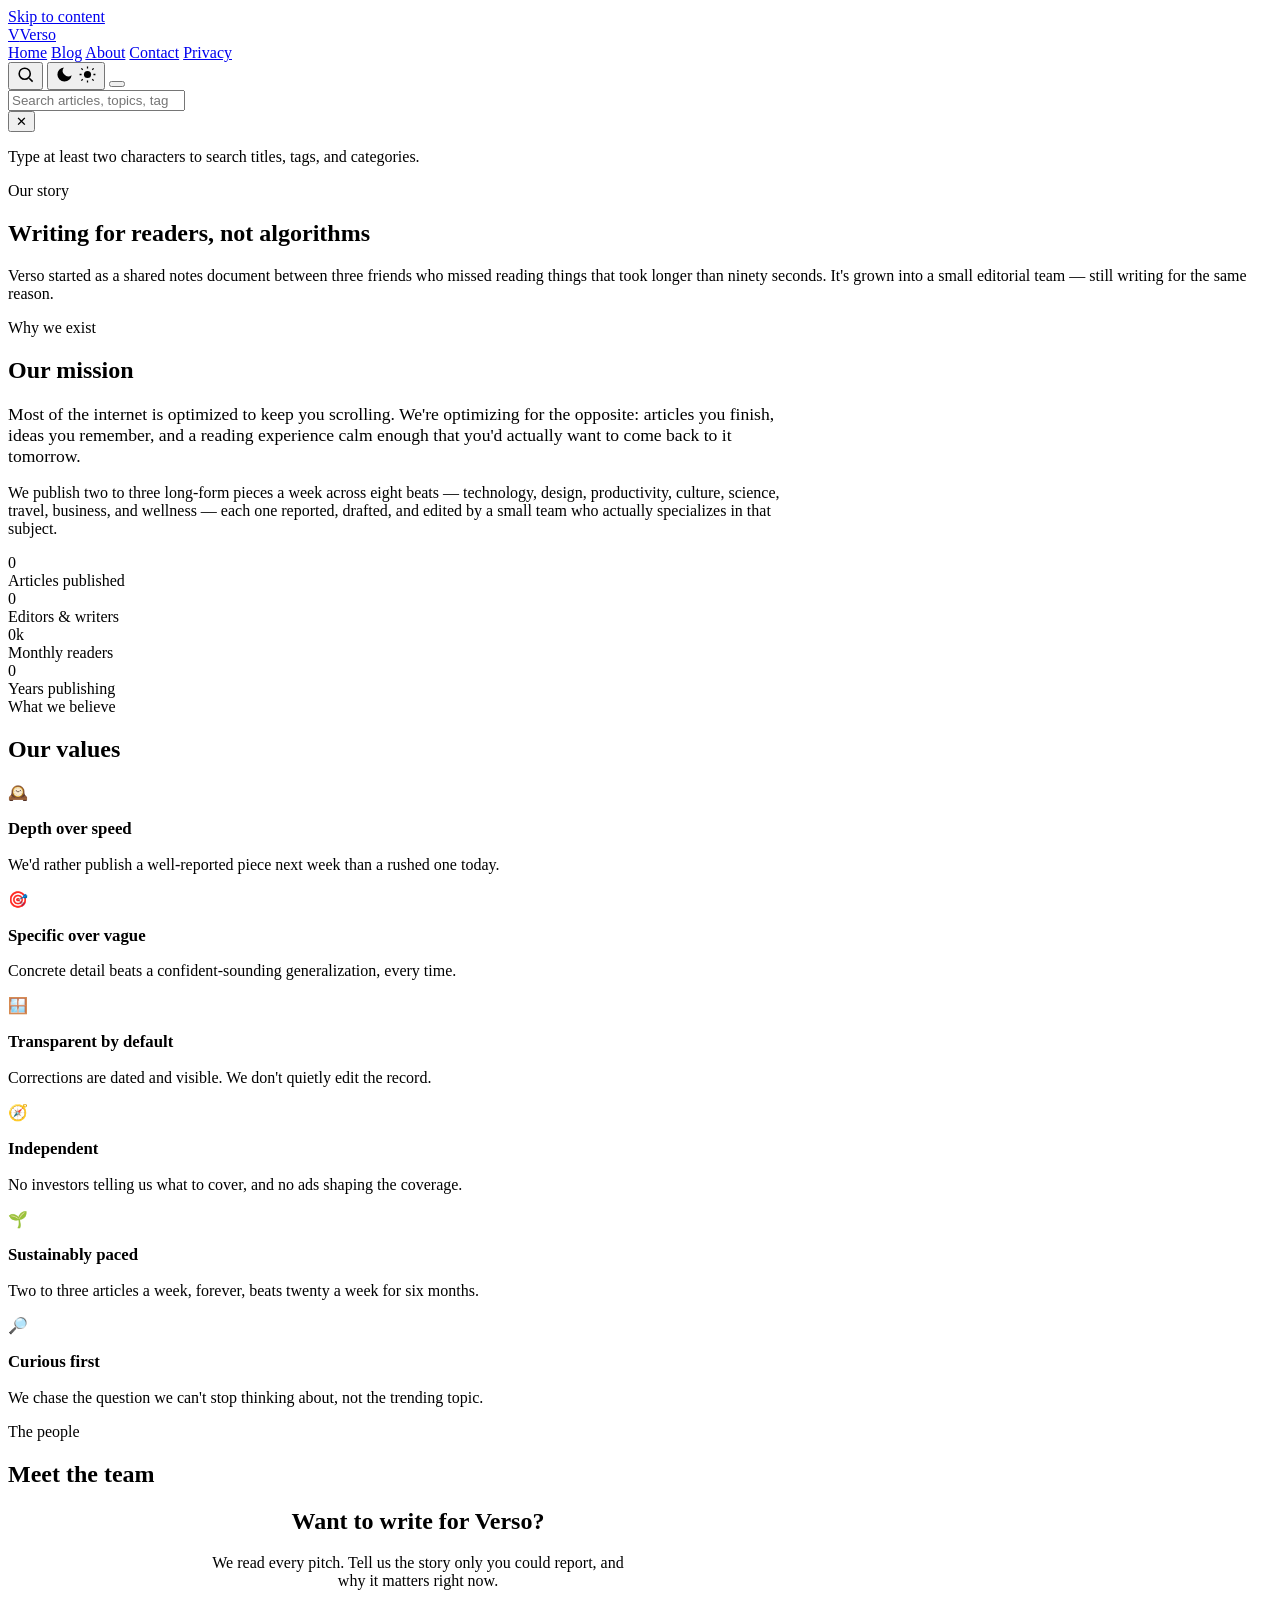
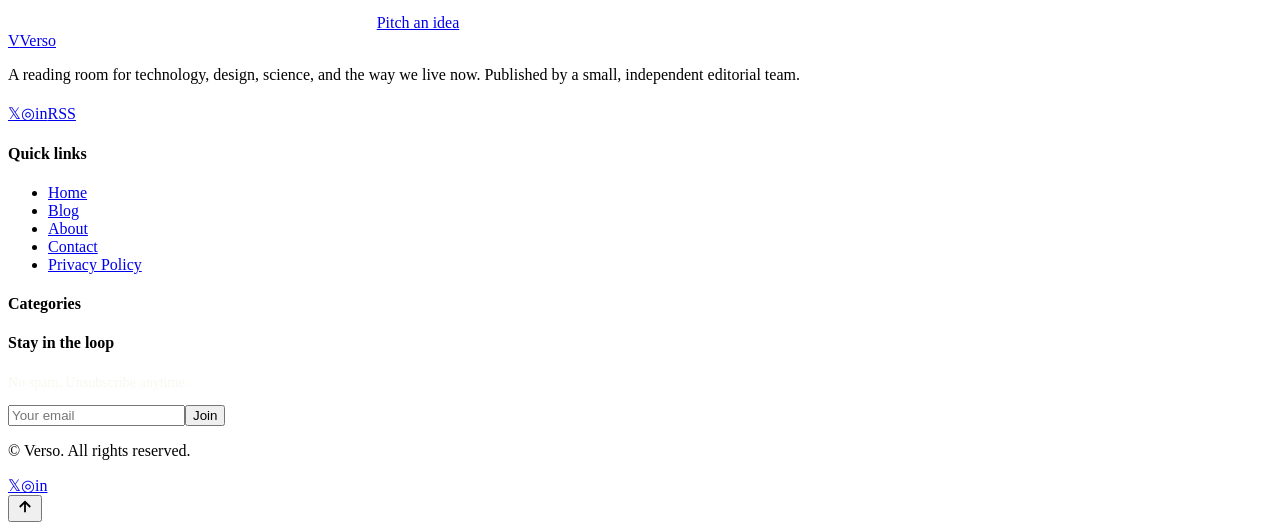
==== about.html @ 6a6ff348 "Add files via upload" ====
<!DOCTYPE html>
<html lang="en">
<head>
  <meta charset="UTF-8">
  <meta name="viewport" content="width=device-width, initial-scale=1.0">
  <title>About — Verso</title>
  <meta name="description" content="Verso is a small, independent editorial team writing long-form articles about technology, design, science, and the way we live now.">
  <meta name="theme-color" content="#F6F2E9">
  <link rel="canonical" href="https://www.versoblog.example/about.html">
  <meta property="og:type" content="website">
  <meta property="og:title" content="About — Verso">
  <meta property="og:description" content="A small, independent editorial team writing long-form articles worth slowing down for.">
  <meta name="twitter:card" content="summary_large_image">

  <link rel="icon" href="images/placeholder.svg" type="image/svg+xml">
  <link rel="stylesheet" href="css/xmc.css">
  <link rel="stylesheet" href="css/ree.css">
  <script src="js/theme.js"></script>
</head>
<body>
  <a class="skip-link" href="#main">Skip to content</a>

  <header class="site-header">
    <div class="container">
      <a href="index.html" class="logo"><span class="logo__mark">V</span>Verso</a>
      <nav class="nav-menu" aria-label="Primary">
        <a href="index.html">Home</a>
        <a href="blog.html">Blog</a>
        <a href="about.html" class="is-active">About</a>
        <a href="contact.html">Contact</a>
        <a href="privacy.html">Privacy</a>
      </nav>
      <div class="header-actions">
        <button class="icon-btn search-toggle" aria-label="Open search" title="Search (press /)">
          <svg viewBox="0 0 24 24" width="19" height="19" fill="none" stroke="currentColor" stroke-width="2"><circle cx="11" cy="11" r="7"/><path d="M21 21l-4.3-4.3"/></svg>
        </button>
        <button class="icon-btn theme-toggle" aria-label="Toggle dark mode" aria-pressed="false" title="Toggle theme (press t)">
          <svg class="icon-moon" viewBox="0 0 24 24" width="19" height="19" fill="currentColor"><path d="M21 12.8A9 9 0 1 1 11.2 3a7 7 0 0 0 9.8 9.8Z"/></svg>
          <svg class="icon-sun" viewBox="0 0 24 24" width="19" height="19" fill="currentColor"><circle cx="12" cy="12" r="4.5"/><path d="M12 2v2.5M12 19.5V22M4.2 4.2l1.8 1.8M18 18l1.8 1.8M2 12h2.5M19.5 12H22M4.2 19.8 6 18M18 6l1.8-1.8" stroke="currentColor" stroke-width="1.6"/></svg>
        </button>
        <button class="nav-toggle" aria-label="Open menu" aria-expanded="false"><span></span><span></span><span></span></button>
      </div>
    </div>
  </header>

  <div class="search-panel">
    <div class="search-panel__inner">
      <div class="search-panel__header">
        <form role="search" style="flex:1; display:flex;"><input type="search" class="search-input" placeholder="Search articles, topics, tags…" aria-label="Search articles"></form>
        <button type="button" class="search-panel__close" aria-label="Close search">✕</button>
      </div>
      <div class="search-suggestions"><p class="search-suggestions__hint">Type at least two characters to search titles, tags, and categories.</p></div>
    </div>
  </div>

  <main id="main">
    <section class="page-hero">
      <div class="container">
        <span class="eyebrow" style="justify-content:center;">Our story</span>
        <h1 class="page-hero__title">Writing for readers, not algorithms</h1>
        <p class="page-hero__sub">Verso started as a shared notes document between three friends who missed reading things that took longer than ninety seconds. It's grown into a small editorial team — still writing for the same reason.</p>
      </div>
    </section>

    <section class="section">
      <div class="container" style="max-width: 780px;">
        <span class="eyebrow">Why we exist</span>
        <h2 class="section-title" style="margin-bottom:1.25rem;">Our mission</h2>
        <p style="font-size:1.1rem;">Most of the internet is optimized to keep you scrolling. We're optimizing for the opposite: articles you finish, ideas you remember, and a reading experience calm enough that you'd actually want to come back to it tomorrow.</p>
        <p>We publish two to three long-form pieces a week across eight beats — technology, design, productivity, culture, science, travel, business, and wellness — each one reported, drafted, and edited by a small team who actually specializes in that subject.</p>
      </div>
    </section>

    <section class="section section--tight">
      <div class="container">
        <div class="stat-grid">
          <div class="stat-block"><div class="stat-block__value"><span data-counter="20">0</span></div><div class="stat-block__label">Articles published</div></div>
          <div class="stat-block"><div class="stat-block__value"><span data-counter="5">0</span></div><div class="stat-block__label">Editors &amp; writers</div></div>
          <div class="stat-block"><div class="stat-block__value"><span data-counter="42">0</span>k</div><div class="stat-block__label">Monthly readers</div></div>
          <div class="stat-block"><div class="stat-block__value"><span data-counter="6">0</span></div><div class="stat-block__label">Years publishing</div></div>
        </div>
      </div>
    </section>

    <section class="section section--tight">
      <div class="container">
        <div class="section-head">
          <div><span class="eyebrow">What we believe</span><h2 class="section-title">Our values</h2></div>
        </div>
        <div class="value-grid">
          <div class="value-card"><span class="value-card__icon">🕰️</span><h3 style="font-size:1.05rem;">Depth over speed</h3><p>We'd rather publish a well-reported piece next week than a rushed one today.</p></div>
          <div class="value-card"><span class="value-card__icon">🎯</span><h3 style="font-size:1.05rem;">Specific over vague</h3><p>Concrete detail beats a confident-sounding generalization, every time.</p></div>
          <div class="value-card"><span class="value-card__icon">🪟</span><h3 style="font-size:1.05rem;">Transparent by default</h3><p>Corrections are dated and visible. We don't quietly edit the record.</p></div>
          <div class="value-card"><span class="value-card__icon">🧭</span><h3 style="font-size:1.05rem;">Independent</h3><p>No investors telling us what to cover, and no ads shaping the coverage.</p></div>
          <div class="value-card"><span class="value-card__icon">🌱</span><h3 style="font-size:1.05rem;">Sustainably paced</h3><p>Two to three articles a week, forever, beats twenty a week for six months.</p></div>
          <div class="value-card"><span class="value-card__icon">🔎</span><h3 style="font-size:1.05rem;">Curious first</h3><p>We chase the question we can't stop thinking about, not the trending topic.</p></div>
        </div>
      </div>
    </section>

    <section class="section section--tight">
      <div class="container">
        <div class="section-head">
          <div><span class="eyebrow">The people</span><h2 class="section-title">Meet the team</h2></div>
        </div>
        <div class="team-grid" id="team-grid"></div>
      </div>
    </section>

    <section class="section">
      <div class="container" style="max-width: 820px; text-align:center;">
        <h2 class="section-title">Want to write for Verso?</h2>
        <p style="max-width:52ch; margin:0 auto 1.5rem;">We read every pitch. Tell us the story only you could report, and why it matters right now.</p>
        <a href="contact.html" class="btn btn-primary">Pitch an idea</a>
      </div>
    </section>
  </main>

  <footer class="site-footer">
    <div class="container footer-top">
      <div class="footer-col footer-about">
        <a href="index.html" class="logo"><span class="logo__mark">V</span>Verso</a>
        <p>A reading room for technology, design, science, and the way we live now. Published by a small, independent editorial team.</p>
        <div class="social-links" style="margin-top:1.25rem;"><a href="#" aria-label="Twitter">𝕏</a><a href="#" aria-label="Instagram">◎</a><a href="#" aria-label="LinkedIn">in</a><a href="#" aria-label="RSS feed">RSS</a></div>
      </div>
      <div class="footer-col"><h4>Quick links</h4><ul><li><a href="index.html">Home</a></li><li><a href="blog.html">Blog</a></li><li><a href="about.html">About</a></li><li><a href="contact.html">Contact</a></li><li><a href="privacy.html">Privacy Policy</a></li></ul></div>
      <div class="footer-col"><h4>Categories</h4><ul id="footer-categories"></ul></div>
      <div class="footer-col footer-newsletter">
        <h4>Stay in the loop</h4>
        <p style="color:rgba(246,242,233,0.65); font-size:0.88rem;">No spam. Unsubscribe anytime.</p>
        <form id="footer-newsletter-form"><input type="email" required placeholder="Your email" aria-label="Email address"><button type="submit">Join</button></form>
      </div>
    </div>
    <div class="container footer-bottom">
      <p>© <span data-year></span> Verso. All rights reserved.</p>
      <div class="social-links"><a href="#" aria-label="Twitter">𝕏</a><a href="#" aria-label="Instagram">◎</a><a href="#" aria-label="LinkedIn">in</a></div>
    </div>
  </footer>

  <button class="scroll-top-btn" aria-label="Scroll to top">
    <svg viewBox="0 0 24 24" width="18" height="18" fill="none" stroke="currentColor" stroke-width="2.4"><path d="M12 19V5M5 12l7-7 7 7"/></svg>
  </button>

  <script src="js/blog.js"></script>
  <script src="js/app.js"></script>
  <script src="js/search.js"></script>
  <script>
    VERSO.renderCategoryList("#footer-categories");
    document.getElementById("team-grid").innerHTML = VERSO.authors
      .map((a) => `
        <div class="team-card">
          <img src="${a.avatar}" alt="${a.name}">
          <div class="team-card__name">${a.name}</div>
          <div class="team-card__role">${a.role}</div>
        </div>`)
      .join("");
    document.querySelector("#footer-newsletter-form")?.addEventListener("submit", (e) => {
      e.preventDefault();
      const input = e.target.querySelector("input[type='email']");
      if (input.checkValidity()) {
        localStorage.setItem("verso_subscribed", "1");
        VersoToast("You're subscribed. Welcome aboard!", "success");
        e.target.reset();
      } else {
        VersoToast("Please enter a valid email address.", "error");
      }
    });
  </script>
</body>
</html>
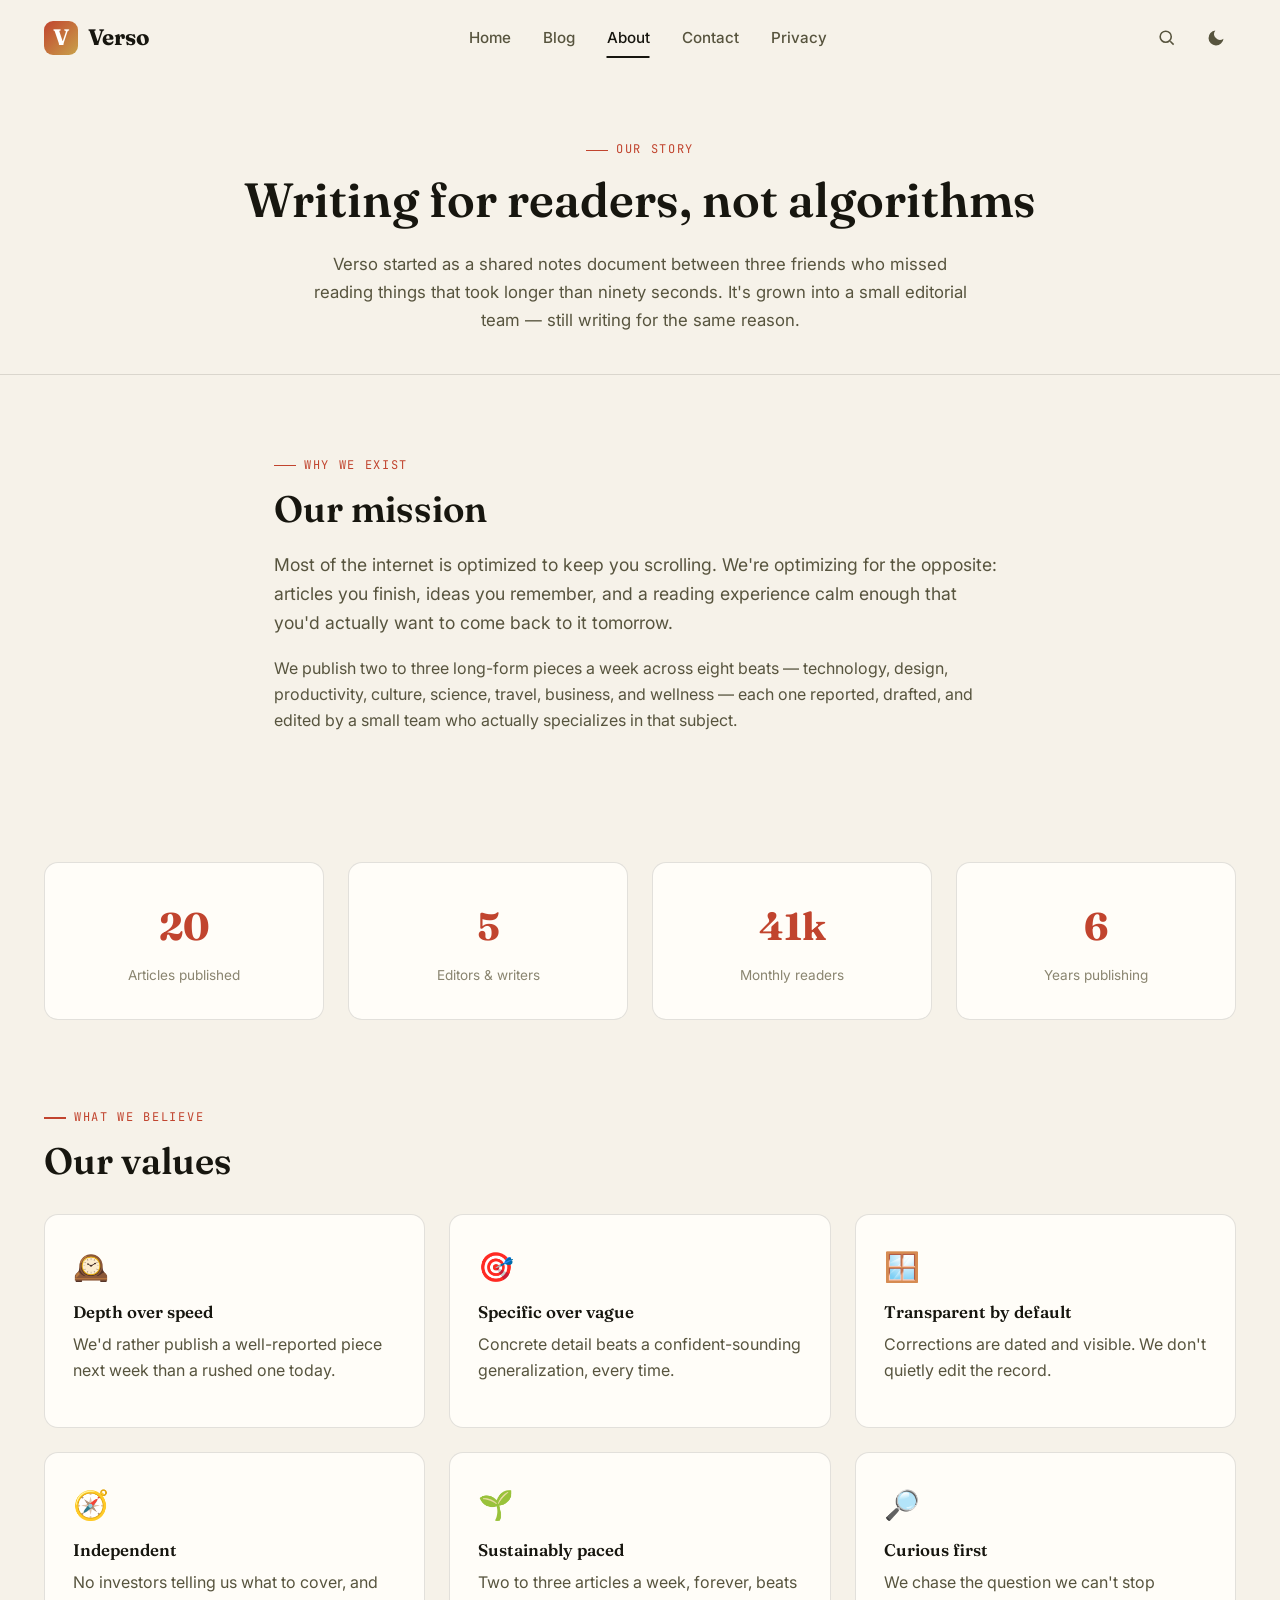
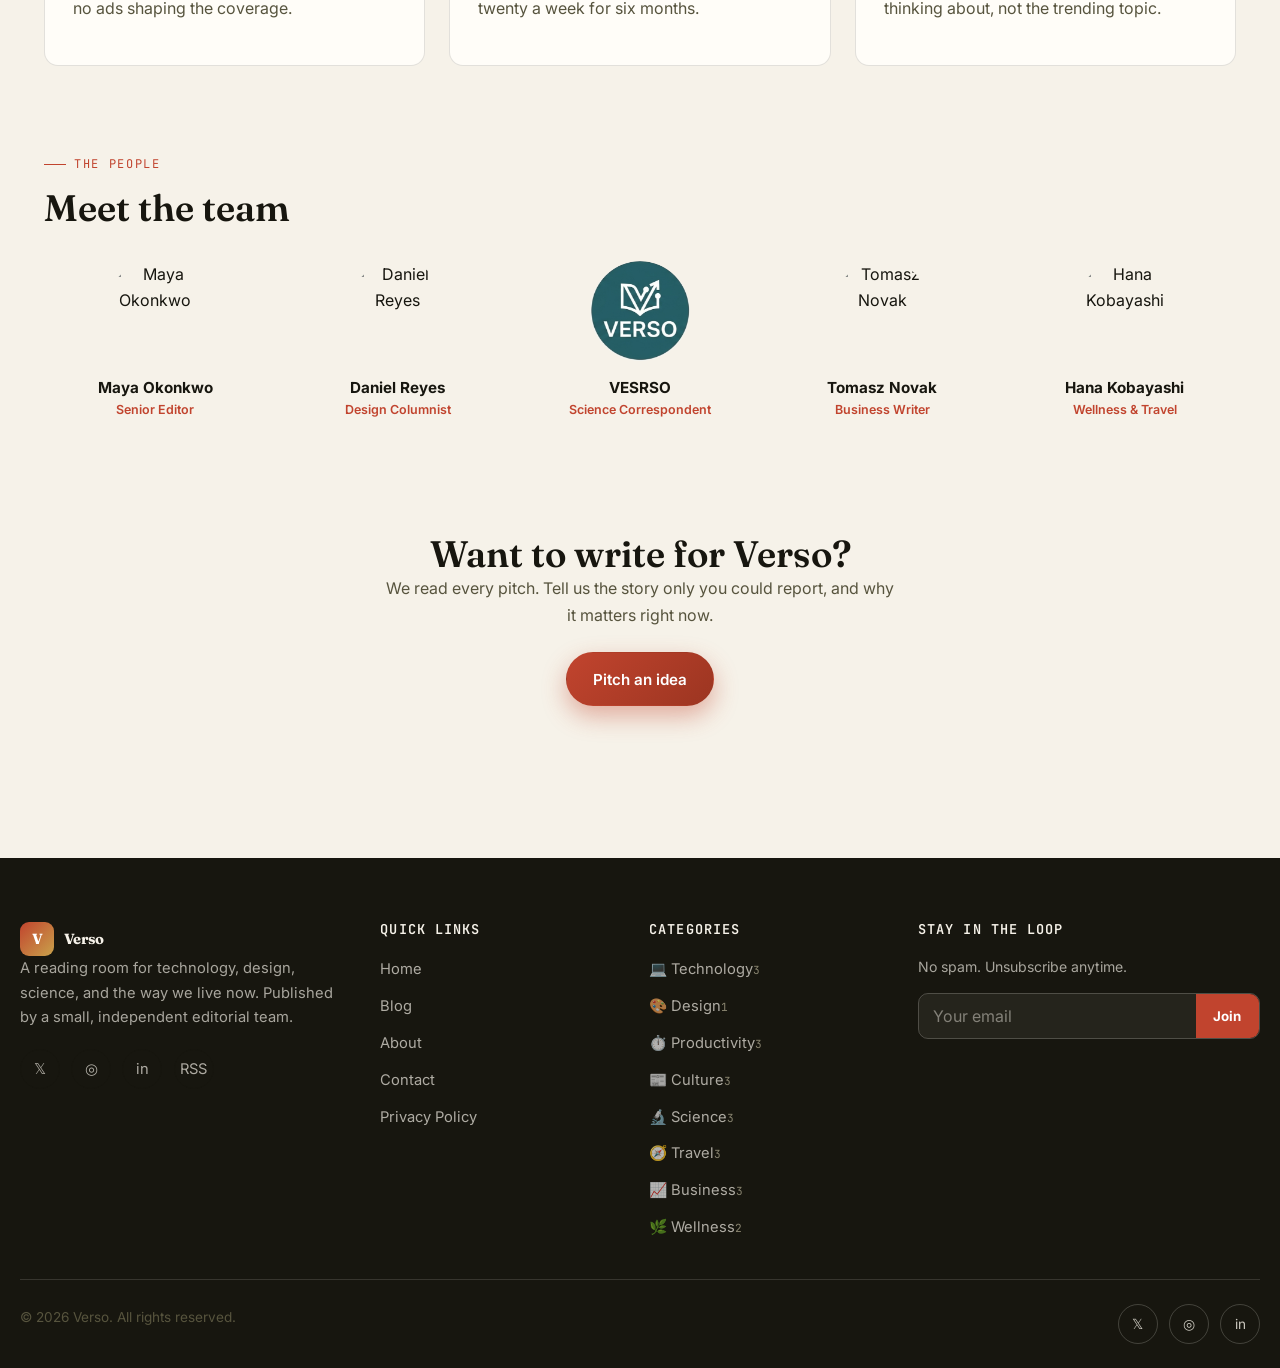
==== commit 60475f45: "Update canonical link in about.html" ====
--- a/about.html
+++ b/about.html
@@ -6,7 +6,7 @@
   <title>About — Verso</title>
   <meta name="description" content="Verso is a small, independent editorial team writing long-form articles about technology, design, science, and the way we live now.">
   <meta name="theme-color" content="#F6F2E9">
-  <link rel="canonical" href="https://www.versoblog.example/about.html">
+  <link rel="canonical" href="https://verso-blogg.netlify.app/about.html">
   <meta property="og:type" content="website">
   <meta property="og:title" content="About — Verso">
   <meta property="og:description" content="A small, independent editorial team writing long-form articles worth slowing down for.">
--- a/css/xmc.css
+++ b/css/xmc.css
@@ -0,0 +1,649 @@
+/* =========================================================================
+   Verso — main stylesheet
+   Design language: an editorial "reading room" aesthetic. Warm paper
+   background, a serif display face for headlines, a clean grotesque for
+   body copy, and a single confident red accent used sparingly.
+   Table of contents:
+   1. Font faces & tokens        6. Buttons & chips
+   2. Reset & base               7. Cards & grids
+   3. Layout utilities           8. Sidebar widgets
+   4. Header & navigation        9. Post page
+   5. Hero                      10. Forms, footer, toasts, misc
+   ========================================================================= */
+
+/* ---------------------------------------------------------------------
+   1. Fonts & design tokens
+   --------------------------------------------------------------------- */
+@import url('https://fonts.googleapis.com/css2?family=Fraunces:ital,opsz,wght@0,9..144,400;0,9..144,500;0,9..144,600;0,9..144,700;1,9..144,500&family=Inter:wght@400;500;600;700;800&family=JetBrains+Mono:wght@400;500&display=swap');
+
+:root {
+  /* Color tokens — light (paper) mode */
+  --paper: #F6F2E9;
+  --paper-raised: #FFFDF8;
+  --paper-dim: #ECE6D6;
+  --ink: #17160F;
+  --ink-soft: #57543E;
+  --ink-faint: #8A8570;
+  --red: #C1442E;
+  --red-dark: #9C3521;
+  --gold: #C9A24B;
+  --sage: #6E7F63;
+  --line: rgba(23, 22, 15, 0.12);
+  --line-strong: rgba(23, 22, 15, 0.22);
+  --glass-bg: rgba(255, 253, 248, 0.6);
+  --glass-border: rgba(23, 22, 15, 0.08);
+  --shadow-sm: 0 2px 10px rgba(23, 22, 15, 0.06);
+  --shadow-md: 0 14px 34px rgba(23, 22, 15, 0.10);
+  --shadow-lg: 0 24px 60px rgba(23, 22, 15, 0.16);
+  --overlay: rgba(15, 14, 9, 0.55);
+
+  /* Typography */
+  --font-display: 'Fraunces', Georgia, serif;
+  --font-body: 'Inter', -apple-system, BlinkMacSystemFont, sans-serif;
+  --font-mono: 'JetBrains Mono', 'Courier New', monospace;
+
+  /* Layout */
+  --radius-sm: 8px;
+  --radius-md: 14px;
+  --radius-lg: 22px;
+  --max-width: 1240px;
+  --header-h: 76px;
+  --transition: 220ms cubic-bezier(0.4, 0, 0.2, 1);
+}
+
+[data-theme="dark"] {
+  --paper: #131209;
+  --paper-raised: #1B1A12;
+  --paper-dim: #1F1E15;
+  --ink: #F3EFE2;
+  --ink-soft: #C6C0A9;
+  --ink-faint: #8B8570;
+  --red: #E36B52;
+  --red-dark: #C1442E;
+  --gold: #E0C27A;
+  --sage: #8FA283;
+  --line: rgba(243, 239, 226, 0.12);
+  --line-strong: rgba(243, 239, 226, 0.24);
+  --glass-bg: rgba(255, 255, 255, 0.045);
+  --glass-border: rgba(255, 255, 255, 0.08);
+  --shadow-sm: 0 2px 10px rgba(0, 0, 0, 0.3);
+  --shadow-md: 0 14px 34px rgba(0, 0, 0, 0.45);
+  --shadow-lg: 0 24px 60px rgba(0, 0, 0, 0.6);
+  --overlay: rgba(0, 0, 0, 0.7);
+}
+
+/* ---------------------------------------------------------------------
+   2. Reset & base
+   --------------------------------------------------------------------- */
+*, *::before, *::after { box-sizing: border-box; }
+html { scroll-behavior: smooth; }
+@media (prefers-reduced-motion: reduce) {
+  html { scroll-behavior: auto; }
+  *, *::before, *::after { animation-duration: 0.001ms !important; animation-iteration-count: 1 !important; transition-duration: 0.001ms !important; }
+}
+
+body {
+  margin: 0;
+  background: var(--paper);
+  color: var(--ink);
+  font-family: var(--font-body);
+  font-size: 16px;
+  line-height: 1.65;
+  -webkit-font-smoothing: antialiased;
+  transition: background var(--transition), color var(--transition);
+}
+body.no-scroll { overflow: hidden; }
+
+img { max-width: 100%; display: block; height: auto; }
+img.is-loaded { animation: fadeIn 400ms ease; }
+@keyframes fadeIn { from { opacity: 0; } to { opacity: 1; } }
+
+a { color: inherit; text-decoration: none; }
+h1, h2, h3, h4, h5 { font-family: var(--font-display); font-weight: 600; line-height: 1.15; margin: 0 0 0.5em; color: var(--ink); }
+p { margin: 0 0 1em; color: var(--ink-soft); }
+ul, ol { margin: 0; padding: 0; list-style: none; }
+button { font-family: inherit; cursor: pointer; }
+input, textarea, select { font-family: inherit; font-size: 1rem; color: var(--ink); background: var(--paper-raised); }
+
+::selection { background: var(--red); color: #fff; }
+
+/* Visible keyboard focus everywhere */
+a:focus-visible, button:focus-visible, input:focus-visible, textarea:focus-visible, [tabindex]:focus-visible {
+  outline: 2px solid var(--red);
+  outline-offset: 3px;
+  border-radius: 4px;
+}
+
+.skip-link {
+  position: absolute; left: -999px; top: 0; z-index: 999;
+  background: var(--red); color: #fff; padding: 0.75rem 1.25rem; border-radius: 0 0 8px 0;
+}
+.skip-link:focus { left: 0; }
+
+/* ---------------------------------------------------------------------
+   3. Layout utilities
+   --------------------------------------------------------------------- */
+.container { max-width: var(--max-width); margin: 0 auto; padding: 0 1.5rem; }
+.section { padding: 4.5rem 0; }
+.section--tight { padding: 2.5rem 0; }
+.section-head { display: flex; align-items: flex-end; justify-content: space-between; gap: 1rem; margin-bottom: 2rem; flex-wrap: wrap; }
+.eyebrow { font-family: var(--font-mono); font-size: 0.75rem; letter-spacing: 0.14em; text-transform: uppercase; color: var(--red); display: inline-flex; align-items: center; gap: 0.5rem; margin-bottom: 0.75rem; }
+.eyebrow::before { content: ""; width: 22px; height: 1.5px; background: var(--red); display: inline-block; }
+.section-title { font-size: clamp(1.6rem, 3vw, 2.3rem); margin: 0; }
+.section-sub { color: var(--ink-faint); max-width: 46ch; }
+.view-all-link { font-weight: 600; border-bottom: 1.5px solid var(--red); padding-bottom: 2px; white-space: nowrap; transition: opacity var(--transition); }
+.view-all-link:hover { opacity: 0.7; }
+
+.text-link { color: var(--red); font-weight: 600; }
+.text-link:hover { text-decoration: underline; }
+
+.grid-main { display: grid; grid-template-columns: 1fr 340px; gap: 3rem; align-items: start; }
+.main-col { min-width: 0; }
+
+.divider { border: none; border-top: 1px solid var(--line); margin: 2.5rem 0; }
+
+.visually-hidden {
+  position: absolute; width: 1px; height: 1px; padding: 0; margin: -1px;
+  overflow: hidden; clip: rect(0,0,0,0); white-space: nowrap; border: 0;
+}
+
+/* ---------------------------------------------------------------------
+   4. Header & navigation
+   --------------------------------------------------------------------- */
+.site-header {
+  position: sticky; top: 0; z-index: 200;
+  height: var(--header-h);
+  display: flex; align-items: center;
+  background: rgba(246, 242, 233, 0.78);
+  backdrop-filter: blur(14px) saturate(1.4);
+  -webkit-backdrop-filter: blur(14px) saturate(1.4);
+  border-bottom: 1px solid transparent;
+  transition: border-color var(--transition), box-shadow var(--transition), background var(--transition);
+}
+[data-theme="dark"] .site-header { background: rgba(19, 18, 9, 0.78); }
+.site-header.is-scrolled { border-bottom-color: var(--line); box-shadow: var(--shadow-sm); }
+
+.site-header .container { display: flex; align-items: center; justify-content: space-between; gap: 1.5rem; width: 100%; }
+
+.logo { display: flex; align-items: center; gap: 0.6rem; font-family: var(--font-display); font-weight: 700; font-size: 1.4rem; letter-spacing: -0.01em; }
+.logo__mark { width: 34px; height: 34px; border-radius: 9px; background: linear-gradient(135deg, var(--red), var(--gold)); display: flex; align-items: center; justify-content: center; color: #fff; font-family: var(--font-display); font-weight: 700; flex-shrink: 0; }
+
+.nav-menu { display: flex; align-items: center; gap: 2rem; }
+.nav-menu a { font-weight: 500; font-size: 0.95rem; position: relative; padding: 0.4rem 0; color: var(--ink-soft); transition: color var(--transition); }
+.nav-menu a::after { content: ""; position: absolute; left: 0; bottom: 0; width: 0; height: 2px; background: var(--red); transition: width var(--transition); }
+.nav-menu a:hover, .nav-menu a.is-active { color: var(--ink); }
+.nav-menu a:hover::after, .nav-menu a.is-active::after { width: 100%; }
+
+.header-actions { display: flex; align-items: center; gap: 0.6rem; }
+
+.icon-btn {
+  display: inline-flex; align-items: center; justify-content: center; gap: 0.35rem;
+  width: 40px; height: 40px; border-radius: 50%;
+  background: transparent; border: 1px solid transparent; color: var(--ink-soft);
+  transition: background var(--transition), color var(--transition), border-color var(--transition), transform var(--transition);
+}
+.icon-btn:hover { background: var(--paper-dim); color: var(--ink); transform: translateY(-1px); }
+.icon-btn.is-active, .icon-btn[aria-pressed="true"] { color: var(--red); border-color: var(--red); background: color-mix(in srgb, var(--red) 10%, transparent); }
+.icon-btn .like-count { font-size: 0.78rem; font-weight: 600; font-family: var(--font-mono); }
+.card__actions .icon-btn { width: auto; padding: 0 0.6rem; height: 34px; border-radius: 999px; border: 1px solid var(--line); }
+
+.theme-toggle svg { width: 20px; height: 20px; }
+.theme-toggle .icon-sun { display: none; }
+.theme-toggle .icon-moon { display: block; }
+[data-theme="dark"] .theme-toggle .icon-sun { display: block; }
+[data-theme="dark"] .theme-toggle .icon-moon { display: none; }
+
+.nav-toggle {
+  display: none; flex-direction: column; justify-content: center; gap: 5px;
+  width: 42px; height: 42px; border-radius: 10px; border: 1px solid var(--line); background: transparent;
+}
+.nav-toggle span { display: block; width: 20px; height: 2px; background: var(--ink); margin: 0 auto; transition: transform var(--transition), opacity var(--transition); }
+.nav-toggle[aria-expanded="true"] span:nth-child(1) { transform: translateY(7px) rotate(45deg); }
+.nav-toggle[aria-expanded="true"] span:nth-child(2) { opacity: 0; }
+.nav-toggle[aria-expanded="true"] span:nth-child(3) { transform: translateY(-7px) rotate(-45deg); }
+
+/* Search panel (overlay) */
+.search-panel {
+  position: fixed; inset: 0; z-index: 300;
+  background: var(--overlay);
+  display: flex; align-items: flex-start; justify-content: center;
+  opacity: 0; visibility: hidden; transition: opacity var(--transition), visibility var(--transition);
+  padding: 8vh 1.5rem;
+}
+.search-panel.is-open { opacity: 1; visibility: visible; }
+.search-panel__inner {
+  background: var(--paper-raised); border-radius: var(--radius-lg); box-shadow: var(--shadow-lg);
+  width: 100%; max-width: 620px; padding: 1.75rem; transform: translateY(-16px); transition: transform var(--transition);
+  border: 1px solid var(--line);
+}
+.search-panel.is-open .search-panel__inner { transform: translateY(0); }
+.search-panel__header { display: flex; align-items: center; gap: 0.75rem; }
+.search-panel__close { border: none; background: var(--paper-dim); border-radius: 50%; width: 34px; height: 34px; flex-shrink: 0; color: var(--ink-soft); }
+.search-input {
+  flex: 1; border: none; border-bottom: 2px solid var(--line); background: transparent;
+  font-size: 1.15rem; padding: 0.6rem 0.1rem; outline: none;
+}
+.search-input:focus { border-color: var(--red); }
+.search-suggestions { margin-top: 1.25rem; max-height: 50vh; overflow-y: auto; display: flex; flex-direction: column; gap: 0.35rem; }
+.search-suggestions__hint { color: var(--ink-faint); font-size: 0.9rem; }
+.search-suggestion { display: flex; align-items: center; gap: 0.75rem; padding: 0.6rem; border-radius: var(--radius-sm); transition: background var(--transition); }
+.search-suggestion:hover { background: var(--paper-dim); }
+.search-suggestion img { border-radius: 8px; object-fit: cover; }
+.search-suggestion__title { display: block; font-weight: 600; font-size: 0.92rem; }
+.search-suggestion__meta { display: block; font-size: 0.78rem; color: var(--ink-faint); }
+
+/* ---------------------------------------------------------------------
+   5. Hero
+   --------------------------------------------------------------------- */
+.hero {
+  position: relative; overflow: hidden;
+  padding: 4rem 0 5rem;
+  background:
+    radial-gradient(ellipse 60% 50% at 15% 0%, color-mix(in srgb, var(--gold) 22%, transparent), transparent 60%),
+    radial-gradient(ellipse 55% 55% at 100% 10%, color-mix(in srgb, var(--red) 18%, transparent), transparent 60%),
+    var(--paper);
+}
+.hero__grid { display: grid; grid-template-columns: 1.1fr 0.9fr; gap: 3.5rem; align-items: center; }
+.hero__eyebrow { font-family: var(--font-mono); text-transform: uppercase; letter-spacing: 0.16em; font-size: 0.78rem; color: var(--red); margin-bottom: 1.1rem; }
+.hero__title { font-size: clamp(2.4rem, 5.2vw, 4rem); letter-spacing: -0.02em; margin-bottom: 1rem; }
+.hero__title em { font-style: italic; color: var(--red); }
+.hero__lede { font-size: 1.1rem; max-width: 46ch; margin-bottom: 2rem; }
+.hero__actions { display: flex; align-items: center; gap: 1rem; flex-wrap: wrap; margin-bottom: 2.5rem; }
+
+.hero__stats { display: flex; gap: 2.2rem; flex-wrap: wrap; }
+.hero__stat-value { font-family: var(--font-display); font-size: 1.9rem; font-weight: 600; color: var(--ink); }
+.hero__stat-label { font-size: 0.8rem; color: var(--ink-faint); text-transform: uppercase; letter-spacing: 0.06em; }
+
+/* Featured article card inside the hero */
+.hero__feature {
+  position: relative; border-radius: var(--radius-lg); overflow: hidden;
+  box-shadow: var(--shadow-lg); aspect-ratio: 4/5; isolation: isolate;
+}
+.hero__feature img { width: 100%; height: 100%; object-fit: cover; position: absolute; inset: 0; transition: transform 600ms ease; }
+.hero__feature:hover img { transform: scale(1.05); }
+.hero__feature::after {
+  content: ""; position: absolute; inset: 0;
+  background: linear-gradient(to top, rgba(10,9,5,0.88) 0%, rgba(10,9,5,0.35) 45%, transparent 70%);
+}
+.hero__feature-content { position: absolute; left: 0; right: 0; bottom: 0; padding: 1.75rem; z-index: 2; color: #F6F2E9; }
+.hero__feature-badge { display: inline-block; background: var(--red); color: #fff; padding: 0.3rem 0.7rem; border-radius: 999px; font-size: 0.7rem; text-transform: uppercase; letter-spacing: 0.08em; font-weight: 700; margin-bottom: 0.75rem; }
+.hero__feature-title { font-size: 1.4rem; color: #fff; margin-bottom: 0.5rem; }
+.hero__feature-meta { display: flex; align-items: center; gap: 0.5rem; font-size: 0.82rem; color: rgba(255,255,255,0.8); }
+
+/* Featured strip (secondary row under hero, home page) */
+.featured-strip { display: grid; grid-template-columns: repeat(3, 1fr); gap: 1.5rem; }
+
+/* ---------------------------------------------------------------------
+   6. Buttons & chips
+   --------------------------------------------------------------------- */
+.btn {
+  display: inline-flex; align-items: center; justify-content: center; gap: 0.5rem;
+  padding: 0.85rem 1.6rem; border-radius: 999px; font-weight: 600; font-size: 0.95rem;
+  border: 1px solid transparent; transition: transform var(--transition), box-shadow var(--transition), background var(--transition), color var(--transition), border-color var(--transition);
+  white-space: nowrap;
+}
+.btn-primary { background: linear-gradient(135deg, var(--red), var(--red-dark)); color: #fff; box-shadow: 0 10px 24px color-mix(in srgb, var(--red) 40%, transparent); }
+.btn-primary:hover { transform: translateY(-2px); box-shadow: 0 14px 30px color-mix(in srgb, var(--red) 50%, transparent); }
+.btn-secondary { background: transparent; color: var(--ink); border-color: var(--line-strong); }
+.btn-secondary:hover { background: var(--paper-dim); border-color: var(--ink-faint); }
+.btn-ghost { background: var(--paper-dim); color: var(--ink); }
+.btn-ghost:hover { background: var(--line-strong); }
+.btn-block { width: 100%; }
+.btn:disabled { opacity: 0.6; cursor: not-allowed; transform: none; }
+
+.btn-spinner {
+  width: 15px; height: 15px; border-radius: 50%; border: 2px solid rgba(255,255,255,0.4); border-top-color: #fff;
+  display: inline-block; animation: spin 700ms linear infinite;
+}
+@keyframes spin { to { transform: rotate(360deg); } }
+
+.chip {
+  display: inline-flex; align-items: center; gap: 0.4rem;
+  padding: 0.5rem 0.95rem; border-radius: 999px; border: 1px solid var(--line);
+  background: var(--paper-raised); font-size: 0.85rem; font-weight: 500; color: var(--ink-soft);
+  transition: all var(--transition);
+}
+.chip:hover { border-color: var(--red); color: var(--ink); }
+.chip.is-active { background: var(--ink); color: var(--paper); border-color: var(--ink); }
+.chip__count { font-family: var(--font-mono); font-size: 0.7rem; color: var(--ink-faint); }
+.chip.is-active .chip__count { color: color-mix(in srgb, var(--paper) 70%, transparent); }
+
+.tag {
+  display: inline-block; padding: 0.4rem 0.8rem; margin: 0 0.4rem 0.4rem 0; border-radius: 8px;
+  background: var(--paper-dim); font-size: 0.8rem; font-family: var(--font-mono); color: var(--ink-soft);
+  transition: all var(--transition);
+}
+.tag:hover { background: var(--red); color: #fff; }
+
+.badge { font-size: 0.72rem; font-weight: 700; padding: 0.35rem 0.7rem; border-radius: 999px; background: rgba(255,253,248,0.92); color: var(--ink); position: absolute; top: 0.85rem; left: 0.85rem; box-shadow: var(--shadow-sm); }
+
+/* ---------------------------------------------------------------------
+   7. Cards & grids
+   --------------------------------------------------------------------- */
+.card-grid { display: grid; grid-template-columns: repeat(3, 1fr); gap: 1.75rem; }
+.card-grid--2col { grid-template-columns: repeat(2, 1fr); }
+
+.glass-card { background: var(--glass-bg); border: 1px solid var(--glass-border); backdrop-filter: blur(10px); }
+
+.card {
+  border-radius: var(--radius-md); overflow: hidden; display: flex; flex-direction: column;
+  box-shadow: var(--shadow-sm); transition: transform var(--transition), box-shadow var(--transition);
+}
+.card:hover { transform: translateY(-5px); box-shadow: var(--shadow-md); }
+.card__image-link { position: relative; display: block; aspect-ratio: 16/10; overflow: hidden; }
+.card__image { width: 100%; height: 100%; object-fit: cover; transition: transform 500ms ease; background: var(--paper-dim); }
+.card:hover .card__image { transform: scale(1.06); }
+.card__body { padding: 1.4rem; display: flex; flex-direction: column; gap: 0.7rem; flex: 1; }
+.card__title { font-size: 1.15rem; margin: 0; }
+.card__title a { transition: color var(--transition); }
+.card__title a:hover { color: var(--red); }
+.card__excerpt { font-size: 0.9rem; color: var(--ink-faint); flex: 1; display: -webkit-box; -webkit-line-clamp: 2; -webkit-box-orient: vertical; overflow: hidden; margin: 0; }
+.card__meta { display: flex; align-items: center; gap: 0.4rem; font-size: 0.78rem; color: var(--ink-faint); flex-wrap: wrap; }
+.card__avatar { border-radius: 50%; object-fit: cover; }
+.card__author { font-weight: 600; color: var(--ink-soft); }
+.dot { opacity: 0.5; }
+.card__actions { display: flex; gap: 0.5rem; padding-top: 0.4rem; border-top: 1px solid var(--line); margin-top: 0.2rem; }
+
+/* List layout (used in search results / archives) */
+.card--list { flex-direction: row; }
+.card--list .card__image-link { width: 220px; flex-shrink: 0; aspect-ratio: 4/3; }
+.card--list .card__body { flex: 1; }
+
+/* Listing toolbar */
+.listing-toolbar {
+  display: flex; align-items: center; justify-content: space-between; gap: 1rem; flex-wrap: wrap;
+  padding: 1rem 1.25rem; border-radius: var(--radius-md); background: var(--paper-raised); border: 1px solid var(--line);
+  margin-bottom: 1.75rem;
+}
+.listing-toolbar__filters { display: flex; align-items: center; gap: 0.6rem; flex-wrap: wrap; }
+.listing-toolbar__result-count { font-size: 0.85rem; color: var(--ink-faint); }
+.select-wrap { position: relative; }
+.select-wrap select {
+  appearance: none; border: 1px solid var(--line); border-radius: 999px; padding: 0.5rem 2.2rem 0.5rem 1rem;
+  background: var(--paper-raised); font-size: 0.85rem; font-weight: 500;
+}
+.select-wrap::after { content: "▾"; position: absolute; right: 0.9rem; top: 50%; transform: translateY(-50%); pointer-events: none; color: var(--ink-faint); font-size: 0.7rem; }
+
+.category-chip-row { display: flex; gap: 0.6rem; flex-wrap: wrap; margin-bottom: 1.75rem; }
+
+.empty-state { text-align: center; padding: 4rem 1rem; color: var(--ink-faint); }
+.empty-state h3 { color: var(--ink); }
+
+/* Skeleton loading */
+.skeleton { background: linear-gradient(90deg, var(--paper-dim) 25%, var(--line-strong) 37%, var(--paper-dim) 63%); background-size: 400% 100%; animation: shimmer 1.4s ease infinite; border-radius: 6px; }
+.skeleton--image { aspect-ratio: 16/10; border-radius: var(--radius-md) var(--radius-md) 0 0; }
+.skeleton--line { height: 12px; margin: 0.9rem 1.4rem 0; }
+.skeleton-card { background: var(--paper-raised); border: 1px solid var(--line); padding-bottom: 1.4rem; border-radius: var(--radius-md); overflow: hidden; }
+@keyframes shimmer { 0% { background-position: 100% 0; } 100% { background-position: -100% 0; } }
+
+/* Pagination */
+.pagination { display: flex; align-items: center; justify-content: center; gap: 0.4rem; margin-top: 3rem; flex-wrap: wrap; }
+.page-btn { min-width: 38px; height: 38px; border-radius: 10px; border: 1px solid var(--line); background: var(--paper-raised); font-weight: 600; color: var(--ink-soft); }
+.page-btn:hover:not(:disabled) { border-color: var(--red); color: var(--red); }
+.page-btn.is-active { background: var(--ink); color: var(--paper); border-color: var(--ink); }
+.page-btn:disabled { opacity: 0.4; cursor: not-allowed; }
+.page-ellipsis { color: var(--ink-faint); padding: 0 0.3rem; }
+
+/* ---------------------------------------------------------------------
+   8. Sidebar widgets
+   --------------------------------------------------------------------- */
+.widget { background: var(--paper-raised); border: 1px solid var(--line); border-radius: var(--radius-md); padding: 1.5rem; margin-bottom: 1.5rem; }
+.widget__title { font-size: 1.05rem; margin-bottom: 1.1rem; display: flex; align-items: center; gap: 0.5rem; }
+.widget__search { display: flex; border: 1px solid var(--line); border-radius: 10px; overflow: hidden; }
+.widget__search input { flex: 1; border: none; padding: 0.7rem 0.9rem; background: transparent; }
+.widget__search button { background: var(--ink); color: var(--paper); border: none; padding: 0 1rem; }
+
+.category-list li, .link-list li { display: flex; align-items: center; justify-content: space-between; padding: 0.55rem 0; border-bottom: 1px dashed var(--line); font-size: 0.92rem; }
+.category-list li:last-child, .link-list li:last-child { border-bottom: none; }
+.category-list a, .link-list a { color: var(--ink-soft); transition: color var(--transition); }
+.category-list a:hover, .link-list a:hover { color: var(--red); }
+
+.mini-post-list { display: flex; flex-direction: column; gap: 1rem; }
+.mini-post { display: flex; align-items: center; gap: 0.8rem; }
+.mini-post img { width: 56px; height: 56px; border-radius: 10px; object-fit: cover; flex-shrink: 0; }
+.mini-post__rank { font-family: var(--font-display); font-size: 1.3rem; color: var(--line-strong); font-weight: 700; width: 32px; flex-shrink: 0; }
+.mini-post a { display: flex; flex-direction: column; gap: 0.15rem; min-width: 0; }
+.mini-post__title { font-weight: 600; font-size: 0.88rem; line-height: 1.35; display: -webkit-box; -webkit-line-clamp: 2; -webkit-box-orient: vertical; overflow: hidden; }
+.mini-post__meta { font-size: 0.74rem; color: var(--ink-faint); }
+
+.widget-newsletter p { font-size: 0.87rem; }
+.widget-newsletter form { display: flex; flex-direction: column; gap: 0.6rem; }
+
+.tag-cloud { line-height: 2.4; }
+
+/* ---------------------------------------------------------------------
+   9. Post page
+   --------------------------------------------------------------------- */
+.reading-progress { position: fixed; top: var(--header-h); left: 0; right: 0; height: 3px; background: transparent; z-index: 190; }
+.reading-progress__fill { height: 100%; width: 0%; background: linear-gradient(90deg, var(--red), var(--gold)); transition: width 80ms linear; }
+
+.post-hero { position: relative; }
+.post-hero__image-wrap { position: relative; aspect-ratio: 21/9; overflow: hidden; }
+.post-hero__image-wrap img { width: 100%; height: 100%; object-fit: cover; }
+.post-hero__breadcrumb { font-size: 0.85rem; color: var(--ink-faint); margin-bottom: 1rem; }
+.post-hero__breadcrumb a { color: var(--ink-soft); }
+.post-hero__breadcrumb a:hover { color: var(--red); }
+.post-title { font-size: clamp(1.8rem, 4vw, 2.8rem); max-width: 22ch; }
+.post-excerpt { font-size: 1.1rem; max-width: 60ch; }
+.post-byline { display: flex; align-items: center; gap: 0.9rem; margin: 1.5rem 0; }
+.post-byline img { width: 46px; height: 46px; border-radius: 50%; object-fit: cover; }
+.post-byline__name { font-weight: 700; color: var(--ink); display: block; }
+.post-byline__meta { font-size: 0.82rem; color: var(--ink-faint); }
+.post-toolbar { display: flex; gap: 0.6rem; padding: 0.9rem 0; border-top: 1px solid var(--line); border-bottom: 1px solid var(--line); margin-bottom: 2.5rem; flex-wrap: wrap; }
+
+.post-layout { display: grid; grid-template-columns: 220px 1fr 300px; gap: 2.5rem; align-items: start; }
+.post-toc { position: sticky; top: calc(var(--header-h) + 1.5rem); font-size: 0.86rem; }
+.post-toc__title { font-family: var(--font-mono); text-transform: uppercase; letter-spacing: 0.08em; font-size: 0.72rem; color: var(--ink-faint); margin-bottom: 0.9rem; }
+.post-toc ol { counter-reset: toc; display: flex; flex-direction: column; gap: 0.65rem; border-left: 2px solid var(--line); }
+.post-toc li { counter-increment: toc; padding-left: 1rem; position: relative; }
+.post-toc a { color: var(--ink-faint); transition: color var(--transition); }
+.post-toc a:hover, .post-toc a.is-active { color: var(--red); }
+.post-toc a.is-active { font-weight: 700; }
+
+.post-content { font-size: 1.08rem; max-width: 74ch; }
+.post-content h2 { margin-top: 2.2em; scroll-margin-top: 6rem; }
+.post-content p { color: var(--ink-soft); }
+.post-content blockquote {
+  margin: 2rem 0; padding: 1.25rem 1.5rem; border-left: 3px solid var(--red);
+  background: var(--paper-dim); border-radius: 0 var(--radius-sm) var(--radius-sm) 0;
+  font-family: var(--font-display); font-style: italic; font-size: 1.15rem; color: var(--ink);
+}
+.post-content pre {
+  background: #1B1A12; color: #F3EFE2; padding: 1.25rem; border-radius: var(--radius-sm);
+  overflow-x: auto; font-family: var(--font-mono); font-size: 0.85rem; line-height: 1.6; margin: 1.75rem 0;
+}
+[data-theme="dark"] .post-content pre { background: #0D0C08; }
+.post-content code { font-family: var(--font-mono); background: var(--paper-dim); padding: 0.15em 0.4em; border-radius: 4px; font-size: 0.88em; }
+.post-content pre code { background: none; padding: 0; }
+.post-content img { border-radius: var(--radius-md); margin: 1.75rem 0; }
+.post-content table { width: 100%; border-collapse: collapse; margin: 1.75rem 0; font-size: 0.92rem; }
+.post-content th, .post-content td { padding: 0.7rem 0.9rem; border: 1px solid var(--line); text-align: left; }
+.post-content th { background: var(--paper-dim); font-weight: 700; }
+
+.post-footer-tags { display: flex; flex-wrap: wrap; margin: 2.5rem 0 1rem; }
+
+.author-box { display: flex; gap: 1.25rem; padding: 1.75rem; background: var(--paper-raised); border: 1px solid var(--line); border-radius: var(--radius-md); margin: 2.5rem 0; }
+.author-box img { width: 72px; height: 72px; border-radius: 50%; object-fit: cover; flex-shrink: 0; }
+.author-box__name { font-family: var(--font-display); font-size: 1.15rem; }
+.author-box__role { font-size: 0.8rem; color: var(--red); font-weight: 600; text-transform: uppercase; letter-spacing: 0.05em; margin-bottom: 0.5rem; display: block; }
+.author-box__social { display: flex; gap: 0.6rem; margin-top: 0.75rem; }
+
+.post-nav { display: grid; grid-template-columns: 1fr 1fr; gap: 1.25rem; margin: 3rem 0; }
+.post-nav__link { padding: 1.4rem; border: 1px solid var(--line); border-radius: var(--radius-md); transition: all var(--transition); display: flex; flex-direction: column; gap: 0.4rem; }
+.post-nav__link:hover { border-color: var(--red); transform: translateY(-3px); }
+.post-nav__link--next { text-align: right; align-items: flex-end; }
+.post-nav__direction { font-size: 0.75rem; text-transform: uppercase; letter-spacing: 0.08em; color: var(--ink-faint); }
+.post-nav__title { font-weight: 700; font-family: var(--font-display); font-size: 1.05rem; }
+
+.related-grid { display: grid; grid-template-columns: repeat(3, 1fr); gap: 1.5rem; margin-top: 1.5rem; }
+
+/* Comments */
+.comments { margin-top: 3rem; }
+.comment-form { display: flex; flex-direction: column; gap: 0.9rem; margin-bottom: 2.5rem; }
+.comment-form textarea { min-height: 110px; resize: vertical; }
+.comment-list { display: flex; flex-direction: column; gap: 1.5rem; }
+.comment { display: flex; gap: 1rem; }
+.comment img { width: 42px; height: 42px; border-radius: 50%; object-fit: cover; flex-shrink: 0; }
+.comment__body { flex: 1; background: var(--paper-raised); border: 1px solid var(--line); border-radius: var(--radius-sm); padding: 1rem 1.2rem; }
+.comment__head { display: flex; align-items: center; gap: 0.6rem; margin-bottom: 0.4rem; font-size: 0.85rem; }
+.comment__name { font-weight: 700; }
+.comment__date { color: var(--ink-faint); }
+.comment__actions { display: flex; gap: 1rem; margin-top: 0.6rem; }
+.comment__actions button { background: none; border: none; color: var(--ink-faint); font-size: 0.8rem; font-weight: 600; }
+.comment__actions button:hover { color: var(--red); }
+.comment--reply { margin-left: 3.2rem; }
+.reply-form { display: none; gap: 0.6rem; margin-top: 0.8rem; }
+.reply-form.is-open { display: flex; flex-direction: column; }
+
+/* Share rail (sticky on desktop) */
+.share-rail { display: flex; flex-direction: column; gap: 0.7rem; position: sticky; top: calc(var(--header-h) + 1.5rem); }
+.share-rail .icon-btn { width: 44px; height: 44px; border: 1px solid var(--line); }
+
+/* ---------------------------------------------------------------------
+   10. Forms, footer, toasts, misc
+   --------------------------------------------------------------------- */
+.field { display: flex; flex-direction: column; gap: 0.4rem; margin-bottom: 1.1rem; }
+.field label { font-weight: 600; font-size: 0.9rem; }
+.field input, .field textarea, .field select {
+  padding: 0.8rem 1rem; border: 1px solid var(--line-strong); border-radius: 10px; background: var(--paper-raised);
+  transition: border-color var(--transition), box-shadow var(--transition);
+}
+.field input:focus, .field textarea:focus, .field select:focus { border-color: var(--red); box-shadow: 0 0 0 3px color-mix(in srgb, var(--red) 15%, transparent); outline: none; }
+.field input.is-invalid, .field textarea.is-invalid { border-color: var(--red); }
+.field-error { font-size: 0.8rem; color: var(--red); min-height: 1.1em; }
+.field-hint { font-size: 0.78rem; color: var(--ink-faint); }
+.char-counter { font-size: 0.75rem; color: var(--ink-faint); align-self: flex-end; }
+
+.contact-grid { display: grid; grid-template-columns: 1.1fr 0.9fr; gap: 3rem; }
+.contact-info-card { background: var(--paper-raised); border: 1px solid var(--line); border-radius: var(--radius-md); padding: 1.75rem; margin-bottom: 1.25rem; }
+.contact-info-card__row { display: flex; align-items: flex-start; gap: 0.9rem; padding: 0.8rem 0; border-bottom: 1px dashed var(--line); }
+.contact-info-card__row:last-child { border-bottom: none; }
+.map-placeholder {
+  aspect-ratio: 16/10; border-radius: var(--radius-md); border: 1px dashed var(--line-strong);
+  display: flex; flex-direction: column; align-items: center; justify-content: center; gap: 0.5rem;
+  background:
+    repeating-linear-gradient(45deg, var(--paper-dim), var(--paper-dim) 10px, var(--paper) 10px, var(--paper) 20px);
+  color: var(--ink-faint); text-align: center; padding: 1.5rem;
+}
+.contact-success { text-align: center; padding: 3rem 1.5rem; }
+.contact-success__icon { width: 64px; height: 64px; border-radius: 50%; background: var(--sage); color: #fff; display: flex; align-items: center; justify-content: center; margin: 0 auto 1.25rem; }
+
+.social-links { display: flex; gap: 0.7rem; }
+.social-links a { width: 40px; height: 40px; border-radius: 50%; border: 1px solid var(--line); display: flex; align-items: center; justify-content: center; transition: all var(--transition); }
+.social-links a:hover { background: var(--red); border-color: var(--red); color: #fff; transform: translateY(-3px); }
+
+/* Footer */
+.site-footer { background: var(--ink); color: var(--paper); margin-top: 5rem; }
+[data-theme="dark"] .site-footer { background: #0C0B07; }
+.footer-top { padding: 4rem 0 2.5rem; display: grid; grid-template-columns: 1.4fr 1fr 1fr 1.3fr; gap: 2.5rem; }
+.site-footer .logo { color: var(--paper); }
+.footer-about p { color: rgba(246,242,233,0.65); font-size: 0.92rem; }
+.footer-col h4 { color: var(--paper); font-size: 0.85rem; text-transform: uppercase; letter-spacing: 0.08em; margin-bottom: 1.1rem; font-family: var(--font-mono); }
+.footer-col ul { display: flex; flex-direction: column; gap: 0.65rem; }
+.footer-col a { color: rgba(246,242,233,0.68); font-size: 0.92rem; transition: color var(--transition); }
+.footer-col a:hover { color: var(--gold); }
+.footer-newsletter form { display: flex; margin-top: 0.9rem; border-radius: 10px; overflow: hidden; border: 1px solid rgba(246,242,233,0.25); }
+.footer-newsletter input { flex: 1; border: none; background: rgba(246,242,233,0.06); color: var(--paper); padding: 0.75rem 0.9rem; }
+.footer-newsletter input::placeholder { color: rgba(246,242,233,0.45); }
+.footer-newsletter button { background: var(--red); border: none; color: #fff; padding: 0 1.1rem; font-weight: 700; }
+.footer-bottom { border-top: 1px solid rgba(246,242,233,0.14); padding: 1.5rem 0; display: flex; align-items: center; justify-content: space-between; flex-wrap: wrap; gap: 1rem; font-size: 0.85rem; color: rgba(246,242,233,0.6); }
+.footer-bottom .social-links a { border-color: rgba(246,242,233,0.2); color: rgba(246,242,233,0.8); }
+
+/* Scroll to top button */
+.scroll-top-btn {
+  position: fixed; bottom: 1.5rem; right: 1.5rem; z-index: 150;
+  width: 46px; height: 46px; border-radius: 50%; border: none;
+  background: var(--ink); color: var(--paper); box-shadow: var(--shadow-md);
+  display: flex; align-items: center; justify-content: center;
+  opacity: 0; transform: translateY(16px) scale(0.9); pointer-events: none;
+  transition: opacity var(--transition), transform var(--transition);
+}
+.scroll-top-btn.is-visible { opacity: 1; transform: translateY(0) scale(1); pointer-events: auto; }
+.scroll-top-btn:hover { background: var(--red); }
+
+/* Toasts */
+.toast-host { position: fixed; bottom: 1.5rem; left: 1.5rem; z-index: 400; display: flex; flex-direction: column; gap: 0.6rem; }
+.toast {
+  background: var(--ink); color: var(--paper); padding: 0.85rem 1.2rem; border-radius: 10px;
+  font-size: 0.88rem; box-shadow: var(--shadow-md); max-width: 320px;
+  opacity: 0; transform: translateY(10px); transition: opacity var(--transition), transform var(--transition);
+}
+.toast.is-visible { opacity: 1; transform: translateY(0); }
+.toast--success { background: var(--sage); color: #fff; }
+.toast--error { background: var(--red); color: #fff; }
+
+/* Newsletter popup modal */
+.newsletter-popup {
+  position: fixed; inset: 0; z-index: 350; background: var(--overlay);
+  display: flex; align-items: center; justify-content: center; padding: 1.5rem;
+  opacity: 0; visibility: hidden; transition: opacity var(--transition), visibility var(--transition);
+}
+.newsletter-popup.is-visible { opacity: 1; visibility: visible; }
+.newsletter-popup__card {
+  position: relative; max-width: 460px; width: 100%; background: var(--paper-raised);
+  border-radius: var(--radius-lg); padding: 2.5rem 2rem; text-align: center; box-shadow: var(--shadow-lg);
+  transform: scale(0.92); transition: transform var(--transition);
+  border: 1px solid var(--line);
+}
+.newsletter-popup.is-visible .newsletter-popup__card { transform: scale(1); }
+.newsletter-popup__icon { font-size: 2.2rem; margin-bottom: 0.75rem; }
+.newsletter-popup__close { position: absolute; top: 1rem; right: 1rem; background: var(--paper-dim); border: none; width: 32px; height: 32px; border-radius: 50%; }
+.newsletter-popup form { display: flex; gap: 0.6rem; margin-top: 1.25rem; }
+.newsletter-popup input { flex: 1; border-radius: 10px; }
+
+/* FAQ accordion */
+.faq-item { border-bottom: 1px solid var(--line); }
+.faq-question { width: 100%; display: flex; align-items: center; justify-content: space-between; gap: 1rem; padding: 1.25rem 0; background: none; border: none; text-align: left; font-family: var(--font-display); font-size: 1.05rem; font-weight: 600; color: var(--ink); }
+.faq-question__icon { flex-shrink: 0; transition: transform var(--transition); font-size: 1.3rem; color: var(--red); }
+.faq-item.is-open .faq-question__icon { transform: rotate(45deg); }
+.faq-answer { max-height: 0; overflow: hidden; transition: max-height 300ms ease; }
+.faq-answer__inner { padding-bottom: 1.25rem; color: var(--ink-soft); }
+
+/* Gallery */
+.gallery-grid { display: grid; grid-template-columns: repeat(4, 1fr); gap: 0.8rem; }
+.gallery-grid img { border-radius: var(--radius-sm); aspect-ratio: 1; object-fit: cover; cursor: zoom-in; transition: transform var(--transition); }
+.gallery-grid img:hover { transform: scale(1.03); }
+
+/* Page hero (used on About / Contact / Privacy / Blog) */
+.page-hero { padding: 3.5rem 0 2.5rem; text-align: center; border-bottom: 1px solid var(--line); }
+.page-hero__title { font-size: clamp(2rem, 4vw, 3rem); }
+.page-hero__sub { max-width: 60ch; margin: 0 auto; font-size: 1.05rem; }
+
+/* 404 */
+.error-page { min-height: 60vh; display: flex; flex-direction: column; align-items: center; justify-content: center; text-align: center; padding: 4rem 1.5rem; }
+.error-page__code { font-family: var(--font-display); font-size: clamp(5rem, 16vw, 9rem); font-weight: 700; line-height: 1; background: linear-gradient(135deg, var(--red), var(--gold)); -webkit-background-clip: text; background-clip: text; color: transparent; }
+
+/* Stat / counter blocks */
+.stat-grid { display: grid; grid-template-columns: repeat(4, 1fr); gap: 1.5rem; }
+.stat-block { text-align: center; padding: 2rem 1rem; border-radius: var(--radius-md); background: var(--paper-raised); border: 1px solid var(--line); }
+.stat-block__value { font-family: var(--font-display); font-size: 2.4rem; font-weight: 700; color: var(--red); }
+.stat-block__label { font-size: 0.85rem; color: var(--ink-faint); margin-top: 0.4rem; }
+
+/* Team / values grid (About page) */
+.value-grid { display: grid; grid-template-columns: repeat(3, 1fr); gap: 1.5rem; }
+.value-card { padding: 1.75rem; border-radius: var(--radius-md); background: var(--paper-raised); border: 1px solid var(--line); transition: transform var(--transition), border-color var(--transition); }
+.value-card:hover { transform: translateY(-4px); border-color: var(--red); }
+.value-card__icon { font-size: 1.8rem; margin-bottom: 0.75rem; display: block; }
+
+.team-grid { display: grid; grid-template-columns: repeat(5, 1fr); gap: 1.25rem; }
+.team-card { text-align: center; }
+.team-card img { border-radius: 50%; aspect-ratio: 1; object-fit: cover; margin: 0 auto 0.9rem; width: 100px; }
+.team-card__name { font-weight: 700; font-size: 0.95rem; }
+.team-card__role { font-size: 0.78rem; color: var(--red); font-weight: 600; }
+
+/* Timeline (privacy page uses a simple "last updated" strip; about page could use this) */
+.timeline { border-left: 2px solid var(--line); padding-left: 1.5rem; display: flex; flex-direction: column; gap: 1.75rem; }
+.timeline-item__year { font-family: var(--font-mono); color: var(--red); font-size: 0.85rem; font-weight: 700; }
+
+.logo img {
+  width: 120px;
+  height: auto;
+  display: block;
+  object-fit: contain;
+}
+
+@media (max-width: 600px) {
+  .logo img {
+    width: 100px;
+  }
+}
--- a/css/ree.css
+++ b/css/ree.css
@@ -0,0 +1,1248 @@
+/* =========================================================================
+   responsive.css — Verso Blog
+   The base stylesheet is written desktop-first for readability of the
+   component code, so this file overrides downward at each breakpoint.
+   Breakpoints: 1080px (small desktop/tablet landscape), 860px (tablet),
+   640px (mobile).
+   ========================================================================= */
+
+/* ---------------------------------------------------------------------
+   ≤ 1080px — tighten grids, collapse the post page's 3-column layout
+   --------------------------------------------------------------------- */
+@media (max-width: 1080px) {
+  .grid-main { grid-template-columns: 1fr; }
+  .sidebar { display: grid; grid-template-columns: repeat(2, 1fr); gap: 1.5rem; }
+  .sidebar .widget { margin-bottom: 0; }
+
+  .post-layout { grid-template-columns: 1fr; }
+  .post-toc { display: none; }
+  .share-rail { flex-direction: row; position: static; justify-content: center; }
+
+  .card-grid { grid-template-columns: repeat(2, 1fr); }
+  .featured-strip { grid-template-columns: repeat(2, 1fr); }
+  .related-grid { grid-template-columns: repeat(2, 1fr); }
+  .footer-top { grid-template-columns: 1fr 1fr; }
+  .team-grid { grid-template-columns: repeat(3, 1fr); }
+  .value-grid { grid-template-columns: repeat(2, 1fr); }
+  .stat-grid { grid-template-columns: repeat(2, 1fr); }
+  .gallery-grid { grid-template-columns: repeat(3, 1fr); }
+}
+
+/* ---------------------------------------------------------------------
+   ≤ 860px — tablet: stack the hero, switch nav to the mobile drawer
+   --------------------------------------------------------------------- */
+@media (max-width: 860px) {
+  :root { --header-h: 68px; }
+
+  .nav-toggle { display: flex; }
+  .nav-menu {
+    position: fixed; top: var(--header-h); left: 0; right: 0; bottom: 0;
+    background: var(--paper); flex-direction: column; align-items: flex-start;
+    padding: 2rem 1.5rem; gap: 0.25rem; transform: translateX(-100%);
+    transition: transform var(--transition); overflow-y: auto; z-index: 199;
+  }
+  .nav-menu.is-open { transform: translateX(0); }
+  .nav-menu a { width: 100%; padding: 0.9rem 0; font-size: 1.1rem; border-bottom: 1px solid var(--line); }
+
+  .hero__grid { grid-template-columns: 1fr; }
+  .hero__feature { aspect-ratio: 16/10; order: -1; }
+  .hero__stats { gap: 1.5rem; }
+
+  .contact-grid { grid-template-columns: 1fr; }
+  .footer-top { grid-template-columns: 1fr 1fr; padding-top: 3rem; }
+  .footer-about { grid-column: 1 / -1; }
+  .team-grid { grid-template-columns: repeat(2, 1fr); }
+  .value-grid { grid-template-columns: 1fr; }
+  .post-nav { grid-template-columns: 1fr; }
+  .related-grid { grid-template-columns: 1fr 1fr; }
+  .card--list { flex-direction: column; }
+  .card--list .card__image-link { width: 100%; }
+}
+
+/* ---------------------------------------------------------------------
+   ≤ 640px — mobile
+   --------------------------------------------------------------------- */
+@media (max-width: 640px) {
+  .container { padding: 0 1.1rem; }
+  .section { padding: 3rem 0; }
+
+  .site-header .header-actions .icon-btn.search-toggle { display: inline-flex; }
+  .logo { font-size: 1.2rem; }
+  .logo__mark { width: 30px; height: 30px; font-size: 0.9rem; }
+
+  .hero { padding: 2.5rem 0 3rem; }
+  .hero__title { font-size: 2rem; }
+  .hero__actions .btn { flex: 1; }
+
+  .card-grid, .card-grid--2col, .featured-strip, .related-grid, .sidebar, .stat-grid { grid-template-columns: 1fr; }
+  .gallery-grid { grid-template-columns: repeat(2, 1fr); }
+  .team-grid { grid-template-columns: repeat(2, 1fr); }
+
+  .listing-toolbar { flex-direction: column; align-items: stretch; }
+  .listing-toolbar__filters { justify-content: flex-start; }
+
+  .footer-top { grid-template-columns: 1fr; text-align: left; }
+  .footer-bottom { flex-direction: column; text-align: center; }
+
+  .post-title { font-size: 1.7rem; }
+  .post-toolbar { justify-content: center; }
+  .author-box { flex-direction: column; text-align: center; }
+  .author-box img { margin: 0 auto; }
+  .comment--reply { margin-left: 1.2rem; }
+
+  .search-panel { padding: 4vh 1rem; }
+
+  .scroll-top-btn { right: 1rem; bottom: 1rem; }
+  .toast-host { left: 1rem; right: 1rem; }
+  .toast { max-width: none; }
+
+  .newsletter-popup__card { padding: 2rem 1.4rem; }
+  .newsletter-popup form { flex-direction: column; }
+}
+
+/* Extra small phones */
+@media (max-width: 380px) {
+  .hero__stats { gap: 1rem; }
+  .hero__stat-value { font-size: 1.5rem; }
+}
+
+/* =========================================================================
+   VERSO BLOG — SMOOTH ANIMATIONS
+   Add this at the END of responsive.css
+   No HTML / structure changes required
+   ========================================================================= */
+
+/* ---------------------------------------------------------------------
+   1. Global smooth scrolling
+   --------------------------------------------------------------------- */
+html {
+  scroll-behavior: smooth;
+}
+
+
+/* ---------------------------------------------------------------------
+   2. Page load animation
+   --------------------------------------------------------------------- */
+body {
+  animation: pageFadeIn 0.7s ease both;
+}
+
+@keyframes pageFadeIn {
+  from {
+    opacity: 0;
+  }
+
+  to {
+    opacity: 1;
+  }
+}
+
+
+/* ---------------------------------------------------------------------
+   3. Hero animation
+   --------------------------------------------------------------------- */
+.hero__feature {
+  animation: heroImageIn 0.9s ease-out both;
+}
+
+.hero__title {
+  animation: heroTitleIn 0.8s ease-out 0.1s both;
+}
+
+.hero__actions {
+  animation: heroActionsIn 0.8s ease-out 0.25s both;
+}
+
+.hero__stats {
+  animation: heroStatsIn 0.8s ease-out 0.4s both;
+}
+
+@keyframes heroImageIn {
+  from {
+    opacity: 0;
+    transform: scale(0.96) translateY(15px);
+  }
+
+  to {
+    opacity: 1;
+    transform: scale(1) translateY(0);
+  }
+}
+
+@keyframes heroTitleIn {
+  from {
+    opacity: 0;
+    transform: translateY(25px);
+  }
+
+  to {
+    opacity: 1;
+    transform: translateY(0);
+  }
+}
+
+@keyframes heroActionsIn {
+  from {
+    opacity: 0;
+    transform: translateY(18px);
+  }
+
+  to {
+    opacity: 1;
+    transform: translateY(0);
+  }
+}
+
+@keyframes heroStatsIn {
+  from {
+    opacity: 0;
+    transform: translateY(15px);
+  }
+
+  to {
+    opacity: 1;
+    transform: translateY(0);
+  }
+}
+
+
+/* ---------------------------------------------------------------------
+   4. Cards hover animation
+   --------------------------------------------------------------------- */
+.card {
+  transition:
+    transform 0.35s ease,
+    box-shadow 0.35s ease;
+}
+
+.card:hover {
+  transform: translateY(-7px);
+  box-shadow: 0 14px 35px rgba(0, 0, 0, 0.10);
+}
+
+
+/* ---------------------------------------------------------------------
+   5. Card images zoom
+   --------------------------------------------------------------------- */
+.card__image,
+.card__image-link img,
+.hero__feature img {
+  transition: transform 0.5s ease;
+}
+
+.card:hover .card__image,
+.card:hover .card__image-link img {
+  transform: scale(1.04);
+}
+
+.hero__feature:hover img {
+  transform: scale(1.03);
+}
+
+
+/* ---------------------------------------------------------------------
+   6. Buttons
+   --------------------------------------------------------------------- */
+.btn {
+  transition:
+    transform 0.25s ease,
+    box-shadow 0.25s ease,
+    opacity 0.25s ease;
+}
+
+.btn:hover {
+  transform: translateY(-2px);
+  box-shadow: 0 8px 20px rgba(0, 0, 0, 0.12);
+}
+
+.btn:active {
+  transform: translateY(0) scale(0.98);
+}
+
+
+/* ---------------------------------------------------------------------
+   7. Navigation links
+   --------------------------------------------------------------------- */
+.nav-menu a {
+  position: relative;
+  transition: color 0.25s ease;
+}
+
+.nav-menu a::after {
+  content: "";
+  position: absolute;
+  left: 0;
+  bottom: 0;
+  width: 0;
+  height: 2px;
+  background: currentColor;
+  transition: width 0.3s ease;
+}
+
+.nav-menu a:hover::after {
+  width: 100%;
+}
+
+
+/* ---------------------------------------------------------------------
+   8. Logo animation
+   --------------------------------------------------------------------- */
+.logo {
+  transition: transform 0.3s ease;
+}
+
+.logo:hover {
+  transform: translateY(-2px);
+}
+
+.logo__mark {
+  transition: transform 0.4s ease;
+}
+
+.logo:hover .logo__mark {
+  transform: rotate(-8deg) scale(1.08);
+}
+
+
+/* ---------------------------------------------------------------------
+   9. Icon buttons
+   --------------------------------------------------------------------- */
+.icon-btn {
+  transition:
+    transform 0.25s ease,
+    background 0.25s ease;
+}
+
+.icon-btn:hover {
+  transform: scale(1.08);
+}
+
+
+/* ---------------------------------------------------------------------
+   10. Section headings
+   --------------------------------------------------------------------- */
+.section h2,
+.section h3 {
+  transition: transform 0.3s ease;
+}
+
+.section h2:hover,
+.section h3:hover {
+  transform: translateX(4px);
+}
+
+
+/* ---------------------------------------------------------------------
+   11. Featured strip animation
+   --------------------------------------------------------------------- */
+.featured-strip .card {
+  animation: cardReveal 0.7s ease both;
+}
+
+.featured-strip .card:nth-child(1) {
+  animation-delay: 0.05s;
+}
+
+.featured-strip .card:nth-child(2) {
+  animation-delay: 0.12s;
+}
+
+.featured-strip .card:nth-child(3) {
+  animation-delay: 0.19s;
+}
+
+.featured-strip .card:nth-child(4) {
+  animation-delay: 0.26s;
+}
+
+@keyframes cardReveal {
+  from {
+    opacity: 0;
+    transform: translateY(25px);
+  }
+
+  to {
+    opacity: 1;
+    transform: translateY(0);
+  }
+}
+
+
+/* ---------------------------------------------------------------------
+   12. Sidebar widgets
+   --------------------------------------------------------------------- */
+.sidebar .widget {
+  transition:
+    transform 0.3s ease,
+    box-shadow 0.3s ease;
+}
+
+.sidebar .widget:hover {
+  transform: translateY(-4px);
+}
+
+
+/* ---------------------------------------------------------------------
+   13. Author box
+   --------------------------------------------------------------------- */
+.author-box {
+  transition:
+    transform 0.3s ease,
+    box-shadow 0.3s ease;
+}
+
+.author-box:hover {
+  transform: translateY(-4px);
+}
+
+.author-box img {
+  transition: transform 0.4s ease;
+}
+
+.author-box:hover img {
+  transform: scale(1.06);
+}
+
+
+/* ---------------------------------------------------------------------
+   14. Gallery
+   --------------------------------------------------------------------- */
+.gallery-grid img {
+  transition:
+    transform 0.5s ease,
+    filter 0.5s ease;
+}
+
+.gallery-grid a {
+  overflow: hidden;
+  display: block;
+}
+
+.gallery-grid a:hover img {
+  transform: scale(1.08);
+}
+
+
+/* ---------------------------------------------------------------------
+   15. Social icons
+   --------------------------------------------------------------------- */
+.social-links a {
+  transition:
+    transform 0.25s ease,
+    opacity 0.25s ease;
+}
+
+.social-links a:hover {
+  transform: translateY(-4px) scale(1.05);
+}
+
+
+/* ---------------------------------------------------------------------
+   16. Newsletter popup
+   --------------------------------------------------------------------- */
+.newsletter-popup__card {
+  animation: popupIn 0.45s cubic-bezier(0.22, 1, 0.36, 1) both;
+}
+
+@keyframes popupIn {
+  from {
+    opacity: 0;
+    transform: translateY(35px) scale(0.96);
+  }
+
+  to {
+    opacity: 1;
+    transform: translateY(0) scale(1);
+  }
+}
+
+
+/* ---------------------------------------------------------------------
+   17. Search panel
+   --------------------------------------------------------------------- */
+.search-panel {
+  animation: searchIn 0.35s ease both;
+}
+
+@keyframes searchIn {
+  from {
+    opacity: 0;
+    transform: translateY(-15px);
+  }
+
+  to {
+    opacity: 1;
+    transform: translateY(0);
+  }
+}
+
+
+/* ---------------------------------------------------------------------
+   18. Scroll-to-top button
+   --------------------------------------------------------------------- */
+.scroll-top-btn {
+  transition:
+    transform 0.3s ease,
+    opacity 0.3s ease;
+}
+
+.scroll-top-btn:hover {
+  transform: translateY(-5px);
+}
+
+
+/* ---------------------------------------------------------------------
+   19. Post page animation
+   --------------------------------------------------------------------- */
+.post-title {
+  animation: postTitleIn 0.7s ease both;
+}
+
+.post-toolbar {
+  animation: postToolbarIn 0.7s ease 0.15s both;
+}
+
+.post-content {
+  animation: postContentIn 0.8s ease 0.25s both;
+}
+
+@keyframes postTitleIn {
+  from {
+    opacity: 0;
+    transform: translateY(20px);
+  }
+
+  to {
+    opacity: 1;
+    transform: translateY(0);
+  }
+}
+
+@keyframes postToolbarIn {
+  from {
+    opacity: 0;
+    transform: translateY(15px);
+  }
+
+  to {
+    opacity: 1;
+    transform: translateY(0);
+  }
+}
+
+@keyframes postContentIn {
+  from {
+    opacity: 0;
+    transform: translateY(20px);
+  }
+
+  to {
+    opacity: 1;
+    transform: translateY(0);
+  }
+}
+
+
+/* ---------------------------------------------------------------------
+   20. Mobile: keep animations lighter
+   --------------------------------------------------------------------- */
+@media (max-width: 640px) {
+
+  .card:hover {
+    transform: translateY(-4px);
+  }
+
+  .hero__feature:hover img {
+    transform: none;
+  }
+
+  .gallery-grid a:hover img {
+    transform: scale(1.04);
+  }
+}
+
+
+/* ---------------------------------------------------------------------
+   21. Accessibility: reduce motion
+   --------------------------------------------------------------------- */
+@media (prefers-reduced-motion: reduce) {
+
+  *,
+  *::before,
+  *::after {
+    animation-duration: 0.01ms !important;
+    animation-iteration-count: 1 !important;
+    transition-duration: 0.01ms !important;
+    scroll-behavior: auto !important;
+  }
+}
+
+/* =========================================================================
+   VERSO BLOG — PREMIUM MOTION SYSTEM
+   CSS ONLY | NO HTML STRUCTURE CHANGE
+   ========================================================================= */
+
+
+/* -------------------------------------------------------------------------
+   1. SMOOTH PAGE ENTRY
+   ------------------------------------------------------------------------- */
+
+body {
+  animation: versoPageIn 0.8s cubic-bezier(0.22, 1, 0.36, 1) both;
+}
+
+@keyframes versoPageIn {
+  from {
+    opacity: 0;
+  }
+
+  to {
+    opacity: 1;
+  }
+}
+
+
+/* -------------------------------------------------------------------------
+   2. HEADER
+   ------------------------------------------------------------------------- */
+
+.site-header {
+  animation: headerDrop 0.7s cubic-bezier(0.22, 1, 0.36, 1) both;
+}
+
+@keyframes headerDrop {
+  from {
+    opacity: 0;
+    transform: translateY(-18px);
+  }
+
+  to {
+    opacity: 1;
+    transform: translateY(0);
+  }
+}
+
+
+/* -------------------------------------------------------------------------
+   3. LOGO
+   ------------------------------------------------------------------------- */
+
+.logo {
+  transition:
+    transform 0.35s cubic-bezier(0.22, 1, 0.36, 1),
+    opacity 0.25s ease;
+}
+
+.logo:hover {
+  transform: translateY(-2px);
+}
+
+.logo__mark {
+  transition:
+    transform 0.5s cubic-bezier(0.22, 1, 0.36, 1),
+    border-radius 0.4s ease;
+}
+
+.logo:hover .logo__mark {
+  transform: rotate(12deg) scale(1.1);
+}
+
+
+/* -------------------------------------------------------------------------
+   4. NAVIGATION
+   ------------------------------------------------------------------------- */
+
+.nav-menu a {
+  position: relative;
+  transition:
+    color 0.25s ease,
+    transform 0.25s ease;
+}
+
+.nav-menu a::after {
+  content: "";
+  position: absolute;
+  left: 50%;
+  bottom: -2px;
+  width: 0;
+  height: 2px;
+  transform: translateX(-50%);
+  background: currentColor;
+  transition: width 0.35s cubic-bezier(0.22, 1, 0.36, 1);
+}
+
+.nav-menu a:hover {
+  transform: translateY(-2px);
+}
+
+.nav-menu a:hover::after {
+  width: 100%;
+}
+
+
+/* -------------------------------------------------------------------------
+   5. HERO SECTION
+   ------------------------------------------------------------------------- */
+
+.hero__grid {
+  animation: heroContainer 0.8s ease both;
+}
+
+@keyframes heroContainer {
+  from {
+    opacity: 0;
+    transform: translateY(25px);
+  }
+
+  to {
+    opacity: 1;
+    transform: translateY(0);
+  }
+}
+
+
+/* Hero title */
+
+.hero__title {
+  animation: heroTitle 0.9s cubic-bezier(0.22, 1, 0.36, 1) 0.15s both;
+}
+
+@keyframes heroTitle {
+  from {
+    opacity: 0;
+    transform: translateY(35px);
+    filter: blur(5px);
+  }
+
+  to {
+    opacity: 1;
+    transform: translateY(0);
+    filter: blur(0);
+  }
+}
+
+
+/* Hero image */
+
+.hero__feature {
+  overflow: hidden;
+  animation: heroFeature 1s cubic-bezier(0.22, 1, 0.36, 1) 0.05s both;
+}
+
+.hero__feature img {
+  transition:
+    transform 0.9s cubic-bezier(0.22, 1, 0.36, 1),
+    filter 0.6s ease;
+}
+
+.hero__feature:hover img {
+  transform: scale(1.06);
+}
+
+
+/* -------------------------------------------------------------------------
+   6. HERO BUTTONS
+   ------------------------------------------------------------------------- */
+
+.hero__actions {
+  animation: heroActions 0.8s ease 0.35s both;
+}
+
+@keyframes heroActions {
+  from {
+    opacity: 0;
+    transform: translateY(18px);
+  }
+
+  to {
+    opacity: 1;
+    transform: translateY(0);
+  }
+}
+
+.hero__actions .btn {
+  transition:
+    transform 0.3s cubic-bezier(0.22, 1, 0.36, 1),
+    box-shadow 0.3s ease;
+}
+
+.hero__actions .btn:hover {
+  transform: translateY(-4px);
+}
+
+
+/* -------------------------------------------------------------------------
+   7. HERO STATS
+   ------------------------------------------------------------------------- */
+
+.hero__stats {
+  animation: statsReveal 0.8s ease 0.5s both;
+}
+
+@keyframes statsReveal {
+  from {
+    opacity: 0;
+    transform: translateY(20px);
+  }
+
+  to {
+    opacity: 1;
+    transform: translateY(0);
+  }
+}
+
+.hero__stat {
+  transition:
+    transform 0.3s ease,
+    opacity 0.3s ease;
+}
+
+.hero__stat:hover {
+  transform: translateY(-5px);
+}
+
+
+/* -------------------------------------------------------------------------
+   8. ALL BLOG CARDS
+   ------------------------------------------------------------------------- */
+
+.card {
+  position: relative;
+  transition:
+    transform 0.4s cubic-bezier(0.22, 1, 0.36, 1),
+    box-shadow 0.4s ease;
+}
+
+.card:hover {
+  transform: translateY(-8px);
+  box-shadow: 0 18px 45px rgba(0, 0, 0, 0.12);
+}
+
+
+/* -------------------------------------------------------------------------
+   9. CARD IMAGE
+   ------------------------------------------------------------------------- */
+
+.card__image-link {
+  overflow: hidden;
+  display: block;
+}
+
+.card__image-link img {
+  transition:
+    transform 0.7s cubic-bezier(0.22, 1, 0.36, 1),
+    filter 0.5s ease;
+}
+
+.card:hover .card__image-link img {
+  transform: scale(1.07);
+}
+
+
+/* -------------------------------------------------------------------------
+   10. CARD CONTENT
+   ------------------------------------------------------------------------- */
+
+.card__title {
+  transition:
+    transform 0.3s ease,
+    opacity 0.3s ease;
+}
+
+.card:hover .card__title {
+  transform: translateX(3px);
+}
+
+
+/* -------------------------------------------------------------------------
+   11. STAGGERED CARD ENTRANCE
+   ------------------------------------------------------------------------- */
+
+.card-grid .card,
+.related-grid .card,
+.featured-strip .card {
+  animation: cardEntrance 0.7s cubic-bezier(0.22, 1, 0.36, 1) both;
+}
+
+.card-grid .card:nth-child(1),
+.related-grid .card:nth-child(1),
+.featured-strip .card:nth-child(1) {
+  animation-delay: 0.05s;
+}
+
+.card-grid .card:nth-child(2),
+.related-grid .card:nth-child(2),
+.featured-strip .card:nth-child(2) {
+  animation-delay: 0.12s;
+}
+
+.card-grid .card:nth-child(3),
+.related-grid .card:nth-child(3),
+.featured-strip .card:nth-child(3) {
+  animation-delay: 0.19s;
+}
+
+.card-grid .card:nth-child(4),
+.related-grid .card:nth-child(4),
+.featured-strip .card:nth-child(4) {
+  animation-delay: 0.26s;
+}
+
+.card-grid .card:nth-child(5),
+.related-grid .card:nth-child(5),
+.featured-strip .card:nth-child(5) {
+  animation-delay: 0.33s;
+}
+
+.card-grid .card:nth-child(6),
+.related-grid .card:nth-child(6),
+.featured-strip .card:nth-child(6) {
+  animation-delay: 0.40s;
+}
+
+@keyframes cardEntrance {
+  from {
+    opacity: 0;
+    transform: translateY(30px);
+  }
+
+  to {
+    opacity: 1;
+    transform: translateY(0);
+  }
+}
+
+
+/* -------------------------------------------------------------------------
+   12. CATEGORY / TAGS
+   ------------------------------------------------------------------------- */
+
+.tag,
+.category,
+.badge {
+  transition:
+    transform 0.25s ease,
+    opacity 0.25s ease;
+}
+
+.tag:hover,
+.category:hover,
+.badge:hover {
+  transform: translateY(-2px) scale(1.03);
+}
+
+
+/* -------------------------------------------------------------------------
+   13. SIDEBAR
+   ------------------------------------------------------------------------- */
+
+.sidebar .widget {
+  transition:
+    transform 0.35s cubic-bezier(0.22, 1, 0.36, 1),
+    box-shadow 0.35s ease;
+}
+
+.sidebar .widget:hover {
+  transform: translateY(-5px);
+}
+
+
+/* -------------------------------------------------------------------------
+   14. AUTHOR
+   ------------------------------------------------------------------------- */
+
+.author-box {
+  transition:
+    transform 0.4s ease,
+    box-shadow 0.4s ease;
+}
+
+.author-box:hover {
+  transform: translateY(-5px);
+}
+
+.author-box img {
+  transition:
+    transform 0.5s cubic-bezier(0.22, 1, 0.36, 1);
+}
+
+.author-box:hover img {
+  transform: scale(1.08) rotate(2deg);
+}
+
+
+/* -------------------------------------------------------------------------
+   15. TEAM CARDS
+   ------------------------------------------------------------------------- */
+
+.team-grid > * {
+  transition:
+    transform 0.4s cubic-bezier(0.22, 1, 0.36, 1),
+    box-shadow 0.4s ease;
+}
+
+.team-grid > *:hover {
+  transform: translateY(-8px);
+}
+
+
+/* -------------------------------------------------------------------------
+   16. GALLERY
+   ------------------------------------------------------------------------- */
+
+.gallery-grid a {
+  display: block;
+  overflow: hidden;
+}
+
+.gallery-grid img {
+  transition:
+    transform 0.8s cubic-bezier(0.22, 1, 0.36, 1),
+    filter 0.5s ease;
+}
+
+.gallery-grid a:hover img {
+  transform: scale(1.1);
+}
+
+
+/* -------------------------------------------------------------------------
+   17. SOCIAL LINKS
+   ------------------------------------------------------------------------- */
+
+.social-links a {
+  transition:
+    transform 0.3s cubic-bezier(0.22, 1, 0.36, 1),
+    opacity 0.25s ease;
+}
+
+.social-links a:hover {
+  transform: translateY(-5px) rotate(-3deg);
+}
+
+
+/* -------------------------------------------------------------------------
+   18. ICON BUTTONS
+   ------------------------------------------------------------------------- */
+
+.icon-btn {
+  transition:
+    transform 0.3s cubic-bezier(0.22, 1, 0.36, 1),
+    background-color 0.25s ease;
+}
+
+.icon-btn:hover {
+  transform: translateY(-2px) scale(1.08);
+}
+
+.icon-btn:active {
+  transform: scale(0.92);
+}
+
+
+/* -------------------------------------------------------------------------
+   19. POST PAGE
+   ------------------------------------------------------------------------- */
+
+.post-title {
+  animation: postHeading 0.8s cubic-bezier(0.22, 1, 0.36, 1) both;
+}
+
+@keyframes postHeading {
+  from {
+    opacity: 0;
+    transform: translateY(30px);
+    filter: blur(4px);
+  }
+
+  to {
+    opacity: 1;
+    transform: translateY(0);
+    filter: blur(0);
+  }
+}
+
+.post-toolbar {
+  animation: toolbarIn 0.7s ease 0.2s both;
+}
+
+@keyframes toolbarIn {
+  from {
+    opacity: 0;
+    transform: translateY(15px);
+  }
+
+  to {
+    opacity: 1;
+    transform: translateY(0);
+  }
+}
+
+
+/* -------------------------------------------------------------------------
+   20. POST CONTENT
+   ------------------------------------------------------------------------- */
+
+.post-content {
+  animation: contentIn 0.9s ease 0.3s both;
+}
+
+@keyframes contentIn {
+  from {
+    opacity: 0;
+    transform: translateY(20px);
+  }
+
+  to {
+    opacity: 1;
+    transform: translateY(0);
+  }
+}
+
+
+/* -------------------------------------------------------------------------
+   21. POST IMAGES
+   ------------------------------------------------------------------------- */
+
+.post-content img {
+  transition:
+    transform 0.6s ease,
+    box-shadow 0.4s ease;
+}
+
+.post-content img:hover {
+  transform: scale(1.015);
+  box-shadow: 0 15px 40px rgba(0, 0, 0, 0.12);
+}
+
+
+/* -------------------------------------------------------------------------
+   22. FOOTER
+   ------------------------------------------------------------------------- */
+
+.footer-top > * {
+  transition:
+    transform 0.3s ease,
+    opacity 0.3s ease;
+}
+
+.footer-top > *:hover {
+  transform: translateY(-3px);
+}
+
+
+/* -------------------------------------------------------------------------
+   23. SEARCH PANEL
+   ------------------------------------------------------------------------- */
+
+.search-panel {
+  animation: searchPanelIn 0.45s cubic-bezier(0.22, 1, 0.36, 1) both;
+}
+
+@keyframes searchPanelIn {
+  from {
+    opacity: 0;
+    transform: translateY(-20px) scale(0.98);
+  }
+
+  to {
+    opacity: 1;
+    transform: translateY(0) scale(1);
+  }
+}
+
+
+/* -------------------------------------------------------------------------
+   24. NEWSLETTER POPUP
+   ------------------------------------------------------------------------- */
+
+.newsletter-popup__card {
+  animation: newsletterIn 0.6s cubic-bezier(0.22, 1, 0.36, 1) both;
+}
+
+@keyframes newsletterIn {
+  from {
+    opacity: 0;
+    transform: translateY(40px) scale(0.94);
+  }
+
+  to {
+    opacity: 1;
+    transform: translateY(0) scale(1);
+  }
+}
+
+
+/* -------------------------------------------------------------------------
+   25. SCROLL TOP
+   ------------------------------------------------------------------------- */
+
+.scroll-top-btn {
+  transition:
+    transform 0.35s cubic-bezier(0.22, 1, 0.36, 1),
+    opacity 0.3s ease;
+}
+
+.scroll-top-btn:hover {
+  transform: translateY(-6px) scale(1.08);
+}
+
+
+/* -------------------------------------------------------------------------
+   26. BUTTON PRESS
+   ------------------------------------------------------------------------- */
+
+button,
+.btn {
+  -webkit-tap-highlight-color: transparent;
+}
+
+button:active,
+.btn:active {
+  transform: scale(0.96);
+}
+
+
+/* -------------------------------------------------------------------------
+   27. MOBILE OPTIMIZATION
+   ------------------------------------------------------------------------- */
+
+@media (max-width: 640px) {
+
+  .card:hover {
+    transform: translateY(-4px);
+  }
+
+  .card:hover .card__image-link img {
+    transform: scale(1.04);
+  }
+
+  .hero__feature:hover img {
+    transform: scale(1.02);
+  }
+
+  .team-grid > *:hover {
+    transform: translateY(-4px);
+  }
+
+  .nav-menu a:hover {
+    transform: translateX(5px);
+  }
+}
+
+
+/* -------------------------------------------------------------------------
+   28. REDUCED MOTION
+   ------------------------------------------------------------------------- */
+
+@media (prefers-reduced-motion: reduce) {
+
+  *,
+  *::before,
+  *::after {
+    animation-duration: 0.01ms !important;
+    animation-iteration-count: 1 !important;
+    transition-duration: 0.01ms !important;
+    scroll-behavior: auto !important;
+  }
+}
